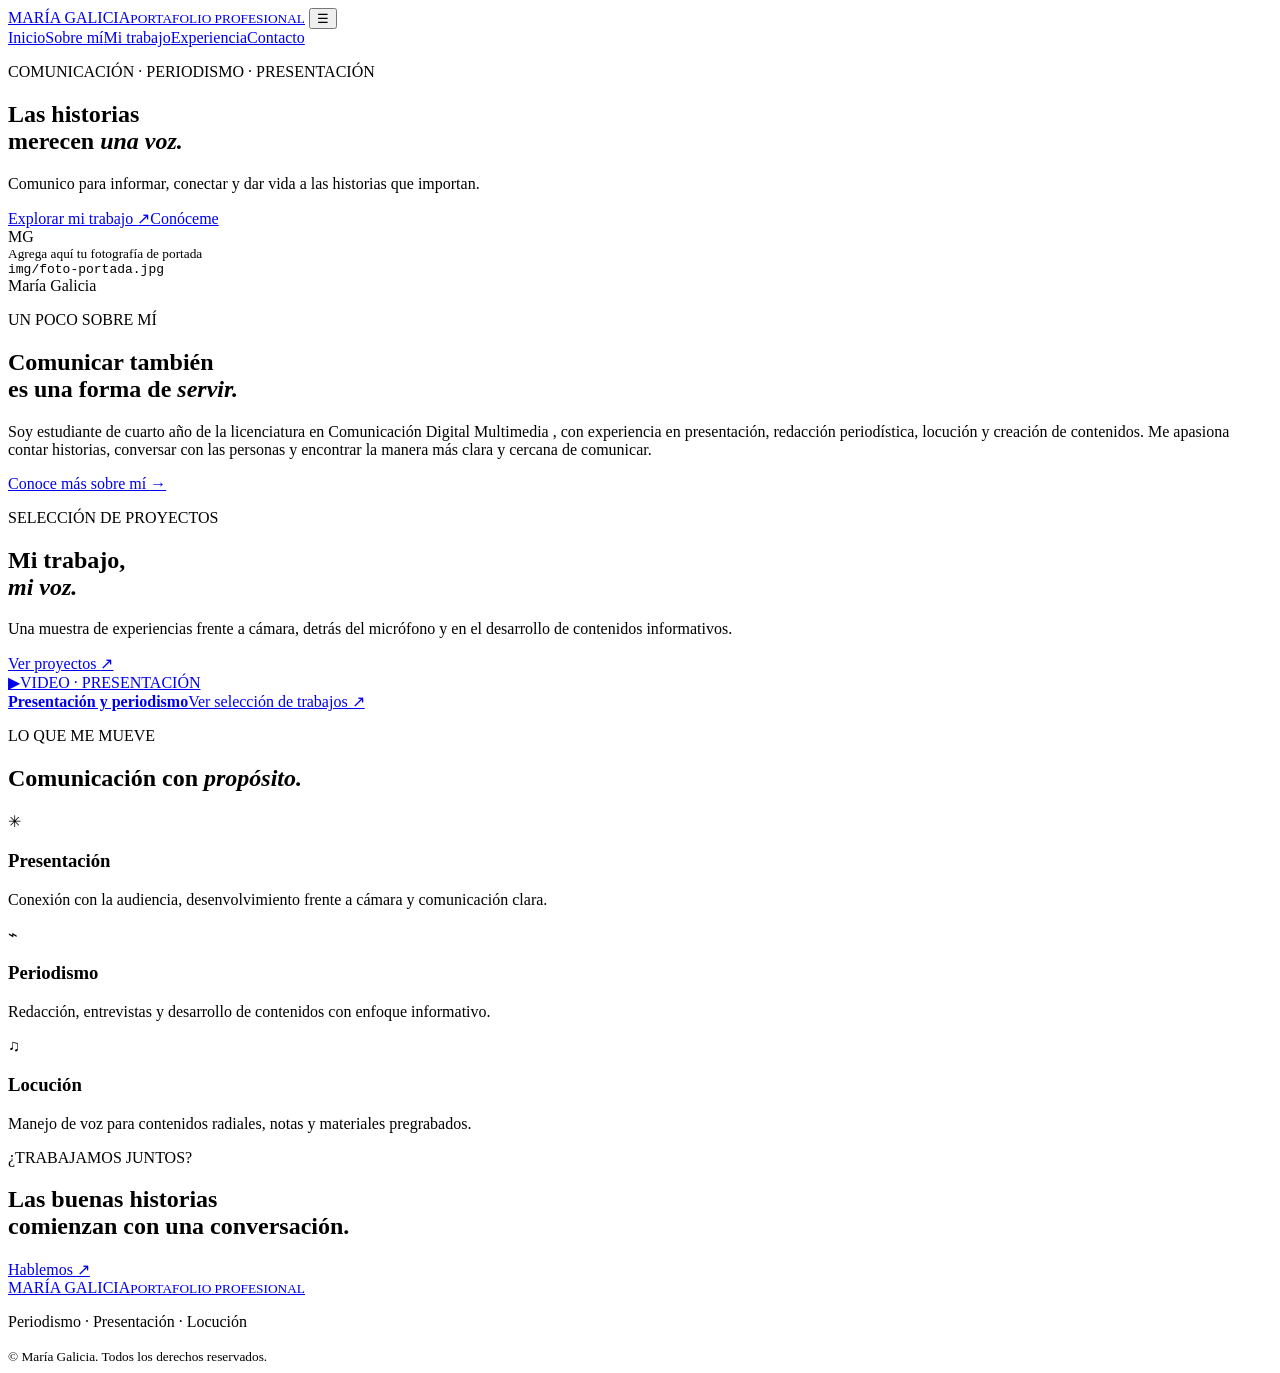
==== index.html @ 18f81b04 "Add files via upload" ====
<!DOCTYPE html>
<html lang="es">
<head>
  <meta charset="UTF-8">
  <meta name="viewport" content="width=device-width, initial-scale=1.0">
  <meta name="description" content="Portafolio profesional de María Galicia: periodismo, presentación y locución.">
  <title>María Galicia | Portafolio profesional</title>
  <link rel="preconnect" href="https://fonts.googleapis.com">
  <link href="https://fonts.googleapis.com/css2?family=DM+Sans:wght@400;500;600;700&family=Playfair+Display:wght@500;600;700&display=swap" rel="stylesheet">
  <link rel="stylesheet" href="css/styles.css">
  <script src="js/main.js" defer></script>
</head>
<body>
<header class="site-header">
  <a class="brand" href="index.html" aria-label="María Galicia, inicio"><span>MARÍA GALICIA</span><small>PORTAFOLIO PROFESIONAL</small></a>
  <button class="menu-toggle" aria-label="Abrir menú" aria-expanded="false">☰</button>
  <nav class="main-nav" aria-label="Navegación principal">
    <a class="active" href="index.html">Inicio</a><a href="sobre-mi.html">Sobre mí</a><a href="trabajos.html">Mi trabajo</a><a href="experiencia.html">Experiencia</a><a href="contacto.html">Contacto</a>
  </nav>
</header>
<main>
  <section class="hero">
    <div class="hero-copy">
      <p class="eyebrow">COMUNICACIÓN · PERIODISMO · PRESENTACIÓN</p>
      <h1>Las historias<br>merecen <em>una voz.</em></h1>
      <p class="hero-intro">Comunico para informar, conectar y dar vida a las historias que importan.</p>
      <div class="button-row"><a class="button button-light" href="trabajos.html">Explorar mi trabajo <span>↗</span></a><a class="text-link light-link" href="sobre-mi.html">Conóceme</a></div>
    </div>
    <div class="hero-photo">
      <!-- Reemplaza img/foto-portada.jpg con una fotografía tuya vertical u horizontal. -->
      <img src="img/foto-portada.jpg" alt="Fotografía profesional de María Galicia" onerror="this.style.display='none';this.nextElementSibling.style.display='grid'">
      <div class="photo-placeholder"><span>MG</span><small>Agrega aquí tu fotografía de portada</small><code>img/foto-portada.jpg</code></div>
      <span class="photo-note">María Galicia</span>
    </div>
    <div class="hero-orbit" aria-hidden="true"></div>
  </section>

  <section class="section about-preview">
    <div class="section-heading"><p class="eyebrow">UN POCO SOBRE MÍ</p><h2>Comunicar también<br>es una forma de <em>servir.</em></h2></div>
    <div class="about-text"><p>Soy estudiante de cuarto año de la licenciatura en Comunicación Digital Multimedia , con experiencia en presentación, redacción periodística, locución y creación de contenidos. Me apasiona contar historias, conversar con las personas y encontrar la manera más clara y cercana de comunicar.</p>
    <a class="text-link" href="sobre-mi.html">Conoce más sobre mí <span>→</span></a></div>
  </section>

  <section class="work-feature">
    <div class="section work-inner">
      <div class="work-intro"><p class="eyebrow">SELECCIÓN DE PROYECTOS</p><h2>Mi trabajo,<br><em>mi voz.</em></h2><p>Una muestra de experiencias frente a cámara, detrás del micrófono y en el desarrollo de contenidos informativos.</p><a class="button button-light" href="trabajos.html">Ver proyectos <span>↗</span></a></div>
      <a class="video-card" href="trabajos.html" aria-label="Ver proyectos audiovisuales">
        <div class="video-thumb"><span class="play-icon">▶</span><span class="thumb-label">VIDEO · PRESENTACIÓN</span></div>
        <div class="video-caption"><strong>Presentación y periodismo</strong><span>Ver selección de trabajos ↗</span></div>
      </a>
    </div>
  </section>

  <section class="section strengths">
    <p class="eyebrow">LO QUE ME MUEVE</p><h2>Comunicación con <em>propósito.</em></h2>
    <div class="strength-grid">
      <article><span class="strength-icon">✳</span><h3>Presentación</h3><p>Conexión con la audiencia, desenvolvimiento frente a cámara y comunicación clara.</p></article>
      <article><span class="strength-icon">⌁</span><h3>Periodismo</h3><p>Redacción, entrevistas y desarrollo de contenidos con enfoque informativo.</p></article>
      <article><span class="strength-icon">♫</span><h3>Locución</h3><p>Manejo de voz para contenidos radiales, notas y materiales pregrabados.</p></article>
    </div>
  </section>

  <section class="contact-strip"><div><p class="eyebrow">¿TRABAJAMOS JUNTOS?</p><h2>Las buenas historias<br>comienzan con una conversación.</h2></div><a class="button button-dark" href="contacto.html">Hablemos <span>↗</span></a></section>
</main>
<footer class="site-footer"><a class="brand footer-brand" href="index.html"><span>MARÍA GALICIA</span><small>PORTAFOLIO PROFESIONAL</small></a><p>Periodismo · Presentación · Locución</p><small>© <span data-year></span> María Galicia. Todos los derechos reservados.</small></footer>
</body>
</html>
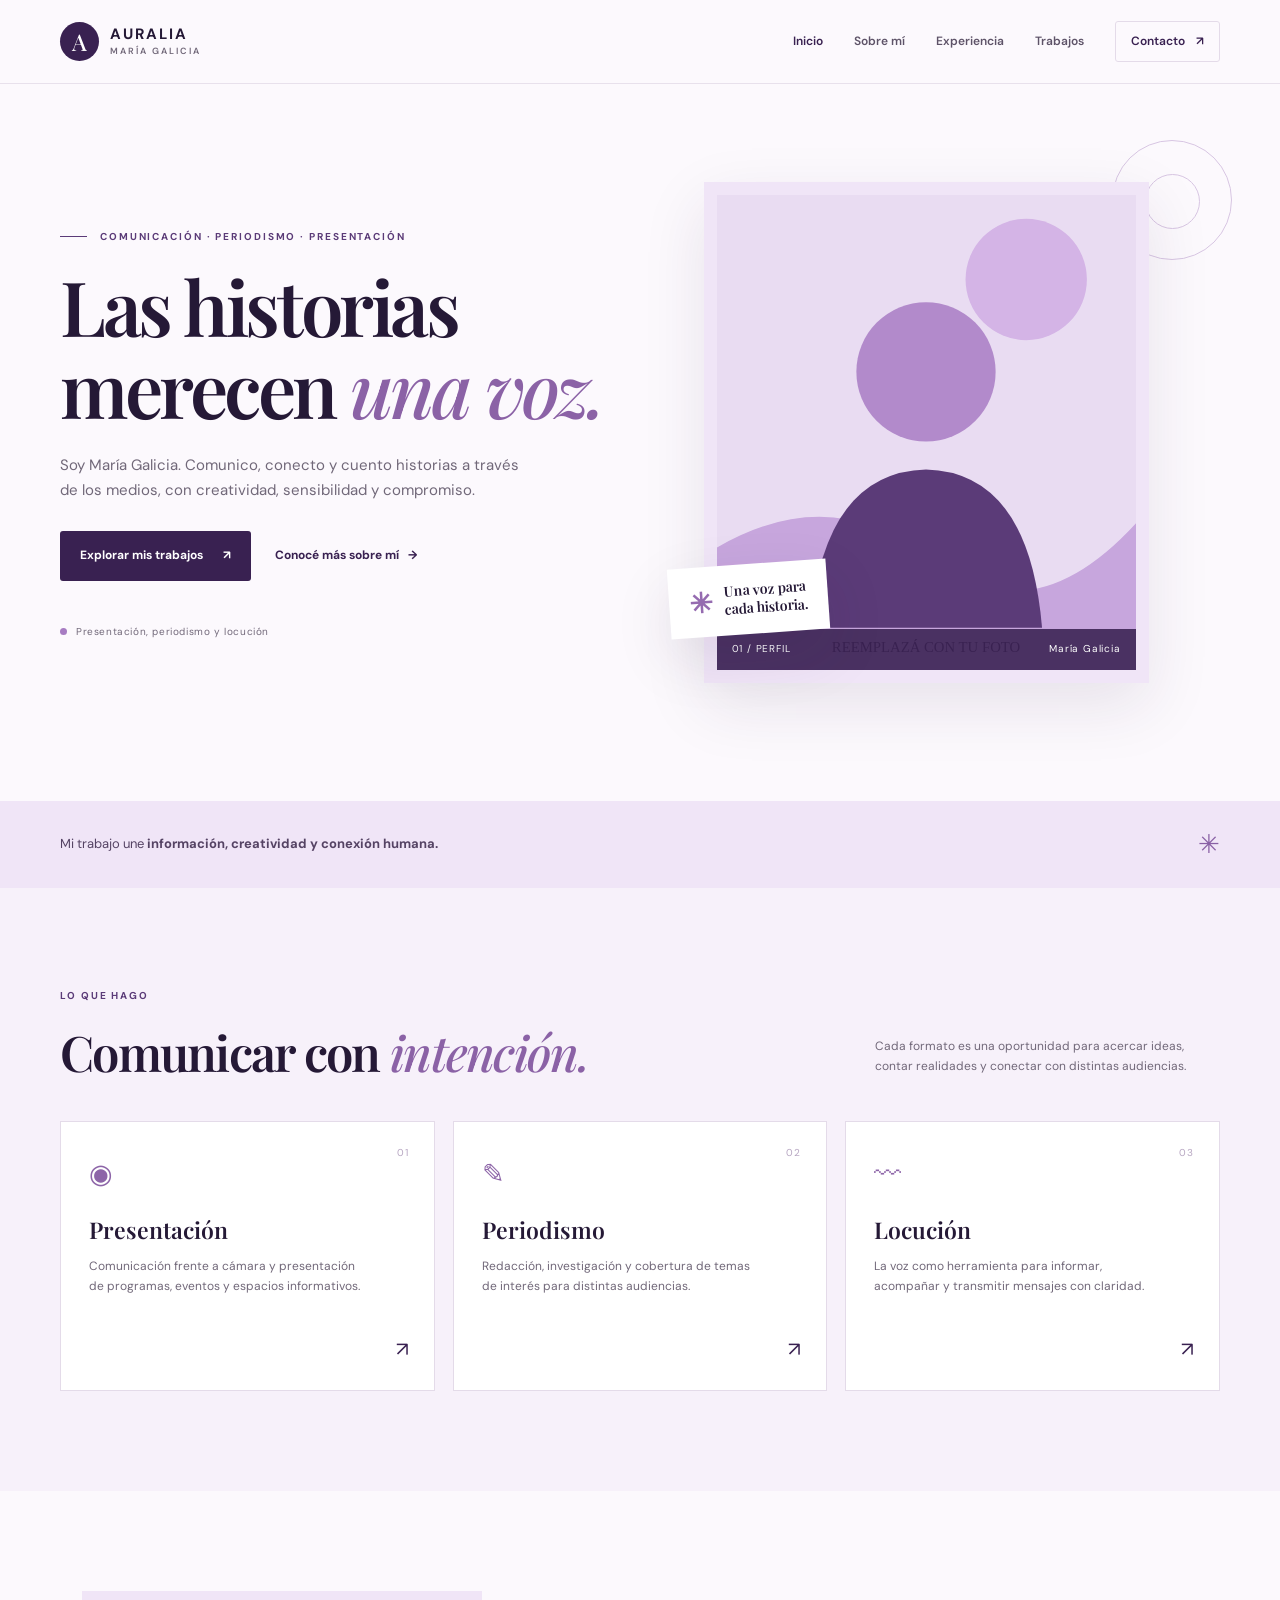
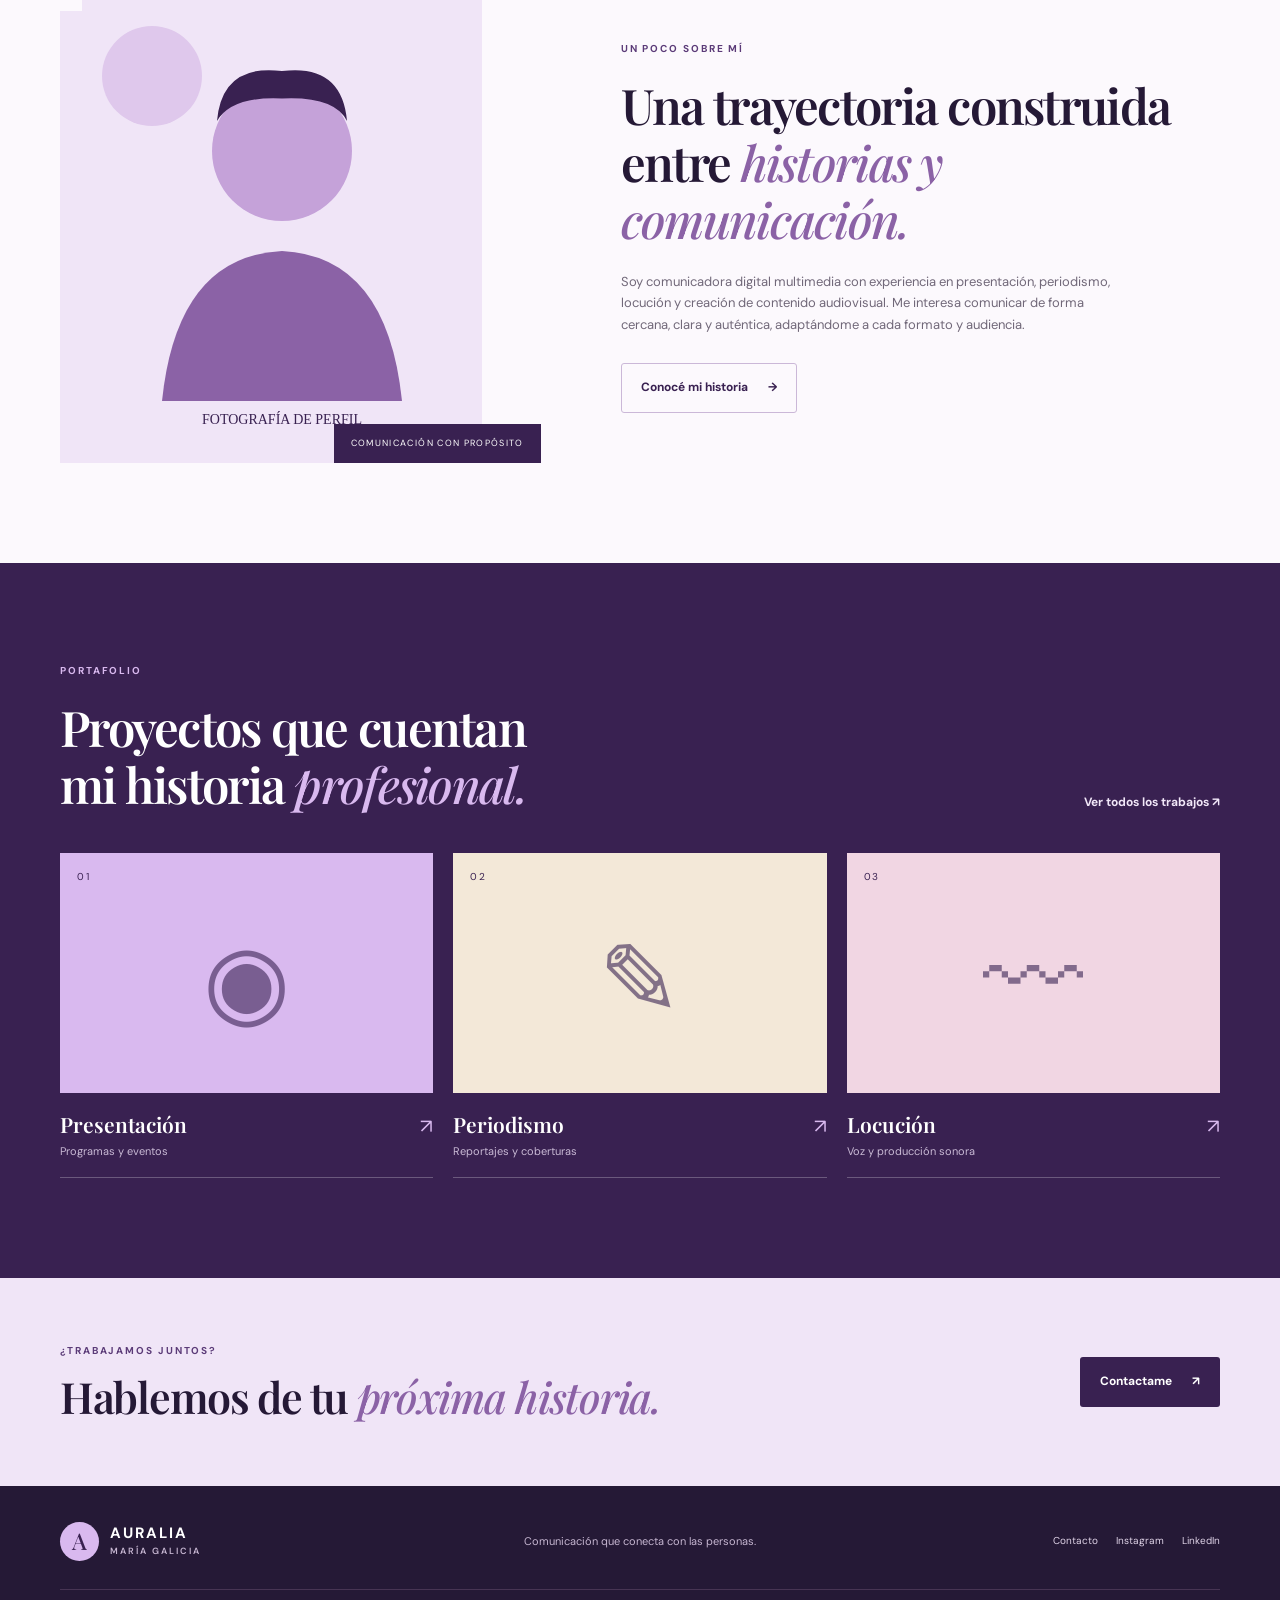
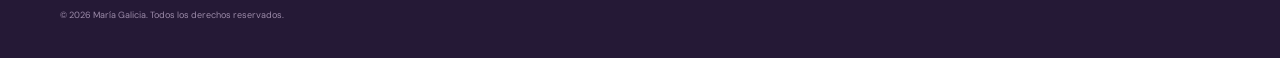
==== commit d95caea1: "Add files via upload" ====
--- a/index.html
+++ b/index.html
@@ -1,67 +1,99 @@
-<!DOCTYPE html>
-<html lang="es">
-<head>
-  <meta charset="UTF-8">
-  <meta name="viewport" content="width=device-width, initial-scale=1.0">
-  <meta name="description" content="Portafolio profesional de María Galicia: periodismo, presentación y locución.">
-  <title>María Galicia | Portafolio profesional</title>
-  <link rel="preconnect" href="https://fonts.googleapis.com">
-  <link href="https://fonts.googleapis.com/css2?family=DM+Sans:wght@400;500;600;700&family=Playfair+Display:wght@500;600;700&display=swap" rel="stylesheet">
-  <link rel="stylesheet" href="css/styles.css">
-  <script src="js/main.js" defer></script>
-</head>
-<body>
-<header class="site-header">
-  <a class="brand" href="index.html" aria-label="María Galicia, inicio"><span>MARÍA GALICIA</span><small>PORTAFOLIO PROFESIONAL</small></a>
-  <button class="menu-toggle" aria-label="Abrir menú" aria-expanded="false">☰</button>
-  <nav class="main-nav" aria-label="Navegación principal">
-    <a class="active" href="index.html">Inicio</a><a href="sobre-mi.html">Sobre mí</a><a href="trabajos.html">Mi trabajo</a><a href="experiencia.html">Experiencia</a><a href="contacto.html">Contacto</a>
-  </nav>
-</header>
-<main>
-  <section class="hero">
-    <div class="hero-copy">
-      <p class="eyebrow">COMUNICACIÓN · PERIODISMO · PRESENTACIÓN</p>
-      <h1>Las historias<br>merecen <em>una voz.</em></h1>
-      <p class="hero-intro">Comunico para informar, conectar y dar vida a las historias que importan.</p>
-      <div class="button-row"><a class="button button-light" href="trabajos.html">Explorar mi trabajo <span>↗</span></a><a class="text-link light-link" href="sobre-mi.html">Conóceme</a></div>
-    </div>
-    <div class="hero-photo">
-      <!-- Reemplaza img/foto-portada.jpg con una fotografía tuya vertical u horizontal. -->
-      <img src="img/foto-portada.jpg" alt="Fotografía profesional de María Galicia" onerror="this.style.display='none';this.nextElementSibling.style.display='grid'">
-      <div class="photo-placeholder"><span>MG</span><small>Agrega aquí tu fotografía de portada</small><code>img/foto-portada.jpg</code></div>
-      <span class="photo-note">María Galicia</span>
-    </div>
-    <div class="hero-orbit" aria-hidden="true"></div>
-  </section>
-
-  <section class="section about-preview">
-    <div class="section-heading"><p class="eyebrow">UN POCO SOBRE MÍ</p><h2>Comunicar también<br>es una forma de <em>servir.</em></h2></div>
-    <div class="about-text"><p>Soy estudiante de cuarto año de la licenciatura en Comunicación Digital Multimedia , con experiencia en presentación, redacción periodística, locución y creación de contenidos. Me apasiona contar historias, conversar con las personas y encontrar la manera más clara y cercana de comunicar.</p>
-    <a class="text-link" href="sobre-mi.html">Conoce más sobre mí <span>→</span></a></div>
-  </section>
-
-  <section class="work-feature">
-    <div class="section work-inner">
-      <div class="work-intro"><p class="eyebrow">SELECCIÓN DE PROYECTOS</p><h2>Mi trabajo,<br><em>mi voz.</em></h2><p>Una muestra de experiencias frente a cámara, detrás del micrófono y en el desarrollo de contenidos informativos.</p><a class="button button-light" href="trabajos.html">Ver proyectos <span>↗</span></a></div>
-      <a class="video-card" href="trabajos.html" aria-label="Ver proyectos audiovisuales">
-        <div class="video-thumb"><span class="play-icon">▶</span><span class="thumb-label">VIDEO · PRESENTACIÓN</span></div>
-        <div class="video-caption"><strong>Presentación y periodismo</strong><span>Ver selección de trabajos ↗</span></div>
-      </a>
-    </div>
-  </section>
-
-  <section class="section strengths">
-    <p class="eyebrow">LO QUE ME MUEVE</p><h2>Comunicación con <em>propósito.</em></h2>
-    <div class="strength-grid">
-      <article><span class="strength-icon">✳</span><h3>Presentación</h3><p>Conexión con la audiencia, desenvolvimiento frente a cámara y comunicación clara.</p></article>
-      <article><span class="strength-icon">⌁</span><h3>Periodismo</h3><p>Redacción, entrevistas y desarrollo de contenidos con enfoque informativo.</p></article>
-      <article><span class="strength-icon">♫</span><h3>Locución</h3><p>Manejo de voz para contenidos radiales, notas y materiales pregrabados.</p></article>
-    </div>
-  </section>
-
-  <section class="contact-strip"><div><p class="eyebrow">¿TRABAJAMOS JUNTOS?</p><h2>Las buenas historias<br>comienzan con una conversación.</h2></div><a class="button button-dark" href="contacto.html">Hablemos <span>↗</span></a></section>
-</main>
-<footer class="site-footer"><a class="brand footer-brand" href="index.html"><span>MARÍA GALICIA</span><small>PORTAFOLIO PROFESIONAL</small></a><p>Periodismo · Presentación · Locución</p><small>© <span data-year></span> María Galicia. Todos los derechos reservados.</small></footer>
-</body>
-</html>+<!DOCTYPE html>
+<html lang="es">
+<head>
+  <meta charset="UTF-8">
+  <meta name="viewport" content="width=device-width, initial-scale=1.0">
+  <meta name="description" content="Portafolio profesional de María Galicia: presentación, periodismo, locución y comunicación digital multimedia.">
+  <meta name="theme-color" content="#392151">
+  <title>María Galicia | AURALIA</title>
+  <link rel="preconnect" href="https://fonts.googleapis.com">
+  <link rel="preconnect" href="https://fonts.gstatic.com" crossorigin>
+  <link href="https://fonts.googleapis.com/css2?family=DM+Sans:wght@400;500;600;700&family=Playfair+Display:wght@500;600;700&display=swap" rel="stylesheet">
+  <link rel="stylesheet" href="css/style.css">
+  <script src="js/main.js" defer></script>
+</head>
+<body>
+  <a class="skip-link" href="#contenido">Saltar al contenido</a>
+  <header class="site-header">
+    <div class="container nav-wrap">
+      <a class="brand" href="index.html" aria-label="Auralia, inicio"><span class="brand-mark">A</span><span>AURALIA<small>MARÍA GALICIA</small></span></a>
+      <button class="menu-toggle" aria-label="Abrir menú" aria-expanded="false" aria-controls="main-nav"><span></span><span></span><span></span></button>
+      <nav id="main-nav" class="main-nav">
+        <a class="active" href="index.html">Inicio</a>
+        <a href="sobre-mi.html">Sobre mí</a>
+        <a href="experiencia.html">Experiencia</a>
+        <a href="trabajos.html">Trabajos</a>
+        <a href="contacto.html" class="nav-cta">Contacto <span aria-hidden="true">↗</span></a>
+      </nav>
+    </div>
+  </header>
+
+  <main id="contenido">
+    <section class="hero section">
+      <div class="container hero-grid">
+        <div class="hero-copy">
+          <p class="eyebrow"><span class="eyebrow-line"></span> COMUNICACIÓN · PERIODISMO · PRESENTACIÓN</p>
+          <h1>Las historias<br>merecen <em>una voz.</em></h1>
+          <p class="hero-text">Soy María Galicia. Comunico, conecto y cuento historias a través de los medios, con creatividad, sensibilidad y compromiso.</p>
+          <div class="hero-actions">
+            <a class="button button-primary" href="trabajos.html">Explorar mis trabajos <span>↗</span></a>
+            <a class="text-link" href="sobre-mi.html">Conocé más sobre mí <span>→</span></a>
+          </div>
+          <div class="hero-note"><span class="note-dot"></span> Presentación, periodismo y locución</div>
+        </div>
+        <div class="hero-visual">
+          <div class="photo-frame">
+            <img src="img/foto-portada.svg" alt="Espacio para fotografía de portada de María Galicia">
+            <div class="photo-label"><span>01 / PERFIL</span><span>María Galicia</span></div>
+          </div>
+          <div class="floating-note"><span class="floating-icon">✳</span><span>Una voz para<br>cada historia.</span></div>
+          <span class="hero-orbit orbit-one"></span><span class="hero-orbit orbit-two"></span>
+        </div>
+      </div>
+    </section>
+
+    <section class="intro-strip">
+      <div class="container intro-strip-inner">
+        <p>Mi trabajo une <strong>información, creatividad y conexión humana.</strong></p>
+        <span class="strip-star">✳</span>
+      </div>
+    </section>
+
+    <section class="section section-soft">
+      <div class="container">
+        <div class="section-heading">
+          <div><p class="eyebrow">LO QUE HAGO</p><h2>Comunicar con <em>intención.</em></h2></div>
+          <p class="heading-side">Cada formato es una oportunidad para acercar ideas, contar realidades y conectar con distintas audiencias.</p>
+        </div>
+        <div class="service-grid">
+          <article class="service-card"><span class="card-number">01</span><div class="service-icon">◉</div><h3>Presentación</h3><p>Comunicación frente a cámara y presentación de programas, eventos y espacios informativos.</p><a href="experiencia.html" class="arrow-link" aria-label="Ver experiencia en presentación">↗</a></article>
+          <article class="service-card"><span class="card-number">02</span><div class="service-icon">✎</div><h3>Periodismo</h3><p>Redacción, investigación y cobertura de temas de interés para distintas audiencias.</p><a href="trabajos.html" class="arrow-link" aria-label="Ver trabajos de periodismo">↗</a></article>
+          <article class="service-card"><span class="card-number">03</span><div class="service-icon">〰</div><h3>Locución</h3><p>La voz como herramienta para informar, acompañar y transmitir mensajes con claridad.</p><a href="trabajos.html" class="arrow-link" aria-label="Ver trabajos de locución">↗</a></article>
+        </div>
+      </div>
+    </section>
+
+    <section class="section">
+      <div class="container feature-grid">
+        <div class="feature-image"><img src="img/foto-perfil.svg" alt="Espacio para fotografía profesional de María Galicia"><span class="image-caption">COMUNICACIÓN CON PROPÓSITO</span></div>
+        <div class="feature-copy"><p class="eyebrow">UN POCO SOBRE MÍ</p><h2>Una trayectoria construida entre <em>historias y comunicación.</em></h2><p>Soy comunicadora digital multimedia con experiencia en presentación, periodismo, locución y creación de contenido audiovisual. Me interesa comunicar de forma cercana, clara y auténtica, adaptándome a cada formato y audiencia.</p><a class="button button-outline" href="sobre-mi.html">Conocé mi historia <span>→</span></a></div>
+      </div>
+    </section>
+
+    <section class="section section-purple">
+      <div class="container selected-work">
+        <div class="section-heading section-heading-light"><div><p class="eyebrow">PORTAFOLIO</p><h2>Proyectos que cuentan<br>mi historia <em>profesional.</em></h2></div><a class="text-link text-link-light" href="trabajos.html">Ver todos los trabajos ↗</a></div>
+        <div class="work-grid">
+          <a class="work-card" href="trabajos.html#presentacion"><div class="work-thumb thumb-lilac"><span class="thumb-symbol">◉</span><span class="thumb-index">01</span></div><div class="work-meta"><div><h3>Presentación</h3><p>Programas y eventos</p></div><span>↗</span></div></a>
+          <a class="work-card" href="trabajos.html#periodismo"><div class="work-thumb thumb-cream"><span class="thumb-symbol">✎</span><span class="thumb-index">02</span></div><div class="work-meta"><div><h3>Periodismo</h3><p>Reportajes y coberturas</p></div><span>↗</span></div></a>
+          <a class="work-card" href="trabajos.html#locucion"><div class="work-thumb thumb-pink"><span class="thumb-symbol">〰</span><span class="thumb-index">03</span></div><div class="work-meta"><div><h3>Locución</h3><p>Voz y producción sonora</p></div><span>↗</span></div></a>
+        </div>
+      </div>
+    </section>
+
+    <section class="contact-banner"><div class="container contact-banner-inner"><div><p class="eyebrow">¿TRABAJAMOS JUNTOS?</p><h2>Hablemos de tu <em>próxima historia.</em></h2></div><a class="button button-primary" href="contacto.html">Contactame <span>↗</span></a></div></section>
+  </main>
+
+  <footer class="site-footer"><div class="container footer-inner"><a class="brand brand-footer" href="index.html"><span class="brand-mark">A</span><span>AURALIA<small>MARÍA GALICIA</small></span></a><p>Comunicación que conecta con las personas.</p><div class="footer-links"><a href="contacto.html">Contacto</a><a href="#" data-social="instagram">Instagram</a><a href="#" data-social="linkedin">LinkedIn</a></div><small class="copyright">© <span data-year></span> María Galicia. Todos los derechos reservados.</small></div></footer>
+</body>
+</html>
--- a/css/style.css
+++ b/css/style.css
@@ -0,0 +1,13 @@
+@import url('https://fonts.googleapis.com/css2?family=DM+Sans:wght@400;500;600;700&family=Playfair+Display:wght@500;600;700&display=swap');
+:root{--ink:#251936;--purple:#392151;--purple-2:#5b3b78;--lilac:#d9b9ef;--lilac-2:#f0e5f7;--paper:#fcf9fd;--muted:#716879;--line:#e4dbe9;--white:#fff;--cream:#f6efe5;--pink:#f3dce7;--serif:"Playfair Display",Georgia,serif;--sans:"DM Sans",Arial,sans-serif;--shadow:0 22px 60px rgba(49,28,67,.10)}
+*{box-sizing:border-box}html{scroll-behavior:smooth;scroll-padding-top:90px}body{margin:0;background:var(--paper);color:var(--ink);font-family:var(--sans);line-height:1.65;-webkit-font-smoothing:antialiased}img{display:block;max-width:100%}a{color:inherit;text-decoration:none}button,input,textarea{font:inherit}.container{width:min(1160px,calc(100% - 48px));margin-inline:auto}.section{padding:100px 0}.section-soft{background:#f7f1fa}.section-purple{background:var(--purple);color:var(--white)}.skip-link{position:absolute;left:-9999px;top:10px;background:#fff;padding:10px;z-index:999}.skip-link:focus{left:10px}.site-header{height:84px;position:sticky;top:0;z-index:100;background:rgba(252,249,253,.94);backdrop-filter:blur(14px);border-bottom:1px solid rgba(228,219,233,.8)}.nav-wrap{height:100%;display:flex;align-items:center;justify-content:space-between}.brand{display:flex;align-items:center;gap:11px;font-weight:700;font-size:15px;letter-spacing:.13em;line-height:1.1}.brand small{display:block;font-size:9px;letter-spacing:.22em;color:var(--muted);font-weight:600;margin-top:5px}.brand-mark{width:39px;height:39px;display:grid;place-items:center;background:var(--purple);color:white;border-radius:50%;font-family:var(--serif);font-size:23px;font-weight:500;letter-spacing:0}.main-nav{display:flex;align-items:center;gap:31px;font-size:12px;font-weight:600;color:#5e5368}.main-nav a{transition:color .2s}.main-nav a:hover,.main-nav a.active{color:var(--purple)}.main-nav .nav-cta{border:1px solid var(--line);padding:10px 15px;border-radius:3px;color:var(--purple)}.nav-cta span{margin-left:8px}.menu-toggle{display:none;border:0;background:transparent;padding:8px}.menu-toggle span{display:block;width:23px;height:2px;background:var(--purple);margin:5px}
+.hero{padding-top:78px;padding-bottom:94px;overflow:hidden}.hero-grid{display:grid;grid-template-columns:1.02fr .98fr;align-items:center;gap:55px}.eyebrow{font-size:10px;letter-spacing:.19em;font-weight:700;color:var(--purple-2);margin:0 0 20px}.eyebrow-line{display:inline-block;width:27px;height:1px;background:var(--purple-2);vertical-align:middle;margin-right:9px}.hero h1,.page-hero h1{font:600 clamp(46px,6vw,76px)/1.08 var(--serif);letter-spacing:-.045em;margin:0;max-width:640px}.hero h1 em,.page-hero h1 em,h2 em{color:#8b62a6;font-weight:500}.hero-text{max-width:480px;color:var(--muted);font-size:15px;margin:24px 0 28px}.hero-actions{display:flex;align-items:center;gap:24px;flex-wrap:wrap}.button{display:inline-flex;align-items:center;justify-content:center;gap:20px;padding:14px 19px;border-radius:3px;font-size:12px;font-weight:700;border:1px solid transparent;transition:transform .2s,background .2s;cursor:pointer}.button:hover{transform:translateY(-2px)}.button-primary{background:var(--purple);color:white}.button-primary:hover{background:var(--purple-2)}.button-outline{border-color:#cbb8d8;color:var(--purple)}.text-link{font-size:12px;font-weight:700;color:var(--purple)}.text-link span{margin-left:6px}.hero-note{font-size:10px;color:var(--muted);letter-spacing:.06em;margin-top:43px;display:flex;align-items:center;gap:9px}.note-dot{width:7px;height:7px;border-radius:50%;background:#a77cc2}.hero-visual{position:relative;padding:20px 22px 24px 0}.photo-frame{position:relative;margin-left:25px;max-width:445px;aspect-ratio:4/4.5;background:var(--lilac-2);box-shadow:var(--shadow);padding:13px}.photo-frame img{width:100%;height:100%;object-fit:cover}.photo-label{position:absolute;bottom:13px;left:13px;right:13px;background:rgba(57,33,81,.88);color:white;padding:12px 15px;display:flex;justify-content:space-between;font-size:10px;letter-spacing:.08em}.floating-note{position:absolute;bottom:72px;left:-10px;display:flex;align-items:center;gap:12px;background:white;box-shadow:var(--shadow);padding:17px 20px;font:600 14px/1.3 var(--serif);transform:rotate(-4deg)}.floating-icon{font-size:28px;color:#956bb0}.hero-orbit{position:absolute;border:1px solid #d8c6e3;border-radius:50%;z-index:-1}.orbit-one{width:120px;height:120px;right:-12px;top:-22px}.orbit-two{width:55px;height:55px;right:20px;top:12px}.intro-strip{background:var(--lilac-2);padding:22px 0}.intro-strip-inner{display:flex;align-items:center;justify-content:space-between}.intro-strip p{margin:0;font-size:13px;color:#554364}.intro-strip strong{font-weight:700}.strip-star{font-size:26px;color:#8960a5}
+.section-heading{display:flex;align-items:end;justify-content:space-between;gap:35px;margin-bottom:40px}.section-heading h2,.feature-copy h2,.timeline-intro h2,.about-grid h2,.contact-details h2{font:600 clamp(34px,4vw,49px)/1.16 var(--serif);letter-spacing:-.035em;margin:0}.heading-side{max-width:345px;color:var(--muted);font-size:12px;margin:0 0 4px}.service-grid{display:grid;grid-template-columns:repeat(3,1fr);gap:18px}.service-card{position:relative;min-height:270px;background:white;border:1px solid var(--line);padding:30px 28px;transition:transform .25s,box-shadow .25s}.service-card:hover{transform:translateY(-4px);box-shadow:var(--shadow)}.card-number{position:absolute;right:25px;top:23px;color:#b6a5c1;font-size:10px;letter-spacing:.1em}.service-icon{font-size:27px;color:#8d65a8;margin-bottom:18px}.service-card h3,.work-meta h3{font:600 23px var(--serif);margin:0 0 10px}.service-card p{font-size:12px;color:var(--muted);max-width:280px}.arrow-link{position:absolute;bottom:24px;right:25px;color:var(--purple);font-size:20px}.feature-grid{display:grid;grid-template-columns:.88fr 1.12fr;align-items:center;gap:90px}.feature-image{position:relative;padding:0 0 22px 22px}.feature-image:before{content:"";position:absolute;left:0;top:20px;bottom:0;width:75%;background:var(--lilac-2);z-index:-1}.feature-image img{width:100%;max-width:400px;aspect-ratio:4/4.5;object-fit:cover}.image-caption{position:absolute;bottom:0;right:-10px;background:var(--purple);color:white;padding:12px 17px;font-size:9px;letter-spacing:.15em}.feature-copy p:not(.eyebrow){font-size:13px;color:var(--muted);max-width:510px;margin:23px 0 28px}.section-heading-light .eyebrow{color:#d9b9ef}.section-heading-light h2{color:white}.section-heading-light h2 em{color:#d9b9ef}.text-link-light{color:#f1e7f8;white-space:nowrap}.work-grid{display:grid;grid-template-columns:repeat(3,1fr);gap:20px}.work-card{min-width:0}.work-thumb{position:relative;height:240px;display:grid;place-items:center;overflow:hidden}.thumb-lilac{background:#d9b9ef}.thumb-cream{background:#f3e8d8}.thumb-pink{background:#f1d6e3}.thumb-symbol{font:100px var(--serif);color:rgba(57,33,81,.6)}.thumb-index{position:absolute;top:16px;left:17px;font-size:10px;letter-spacing:.15em;color:var(--purple)}.work-meta{display:flex;justify-content:space-between;align-items:start;padding:17px 0;border-bottom:1px solid rgba(255,255,255,.25)}.work-meta h3{font-size:21px;margin:0 0 4px}.work-meta p{margin:0;color:#c9bad5;font-size:11px}.work-meta>span{font-size:20px;color:#d9b9ef}.contact-banner{padding:65px 0;background:#f0e5f7}.contact-banner-inner{display:flex;align-items:center;justify-content:space-between;gap:25px}.contact-banner .eyebrow{margin-bottom:12px}.contact-banner h2{font:600 clamp(30px,4vw,43px)/1.15 var(--serif);margin:0;letter-spacing:-.03em}.contact-banner h2 em{color:#8b62a6}
+.site-footer{background:#251936;color:white;padding:35px 0}.footer-inner{display:grid;grid-template-columns:1fr 1fr 1fr;align-items:center;gap:20px}.brand-footer .brand-mark{background:#d9b9ef;color:var(--purple)}.brand-footer small{color:#c6b6d1}.footer-inner>p{font-size:11px;color:#c6b6d1;text-align:center}.footer-links{display:flex;justify-content:flex-end;gap:18px;font-size:10px;color:#e0d4e8}.copyright{grid-column:1/-1;color:#9c8ba9;font-size:9px;border-top:1px solid #473453;padding-top:18px;margin-top:8px}
+.page-hero{padding:80px 0 70px;background:#f7f1fa}.page-hero-grid{display:grid;grid-template-columns:1.1fr .9fr;align-items:center;gap:60px}.page-hero h1{font-size:clamp(44px,5.6vw,68px)}.lead{max-width:650px;color:var(--muted);font-size:14px;margin:22px 0 0}.page-hero-art{max-width:320px;justify-self:end;padding:12px;background:white;box-shadow:var(--shadow)}.page-hero-art img{aspect-ratio:4/4.5;object-fit:cover}.compact-hero{padding:78px 0 70px}.compact-hero .lead{max-width:700px}.about-grid{display:grid;grid-template-columns:.8fr 1.2fr;gap:90px}.prose{max-width:670px}.prose p{font-size:14px;color:var(--muted);margin-top:0;margin-bottom:19px}.value-grid{display:grid;grid-template-columns:repeat(4,1fr);gap:18px}.value-grid article{border-top:1px solid #d9c9e4;padding-top:18px}.value-grid article>span{color:#8b62a6;font-size:11px;letter-spacing:.15em}.value-grid h3{font:600 22px var(--serif);margin:12px 0 7px}.value-grid p{font-size:12px;color:var(--muted);margin:0}.quote-panel{max-width:800px;margin:auto;text-align:center;padding:35px 20px}.quote-mark{font:90px/1 var(--serif);color:#b28acb}.quote-panel blockquote{font:600 clamp(34px,5vw,54px)/1.2 var(--serif);margin:0 0 20px}.quote-panel p{font-size:9px;letter-spacing:.2em;color:var(--muted)}
+.timeline-layout{display:grid;grid-template-columns:.8fr 1.2fr;gap:85px}.timeline-intro{position:sticky;top:125px;align-self:start}.timeline-intro p:not(.eyebrow){font-size:13px;color:var(--muted);margin-top:22px}.timeline{border-left:1px solid #d8c6e3;padding-left:31px}.timeline-item{position:relative;padding:0 0 42px}.timeline-item:last-child{padding-bottom:0}.timeline-dot{position:absolute;width:10px;height:10px;background:#9a70b4;border:3px solid #f7f1fa;border-radius:50%;left:-37px;top:4px;box-shadow:0 0 0 1px #b89acb}.timeline-label{font-size:9px;letter-spacing:.16em;color:#8b62a6;font-weight:700;margin:0 0 7px}.timeline-item h3{font:600 25px/1.25 var(--serif);margin:0 0 10px}.timeline-item>p:not(.timeline-label){font-size:13px;color:var(--muted);margin:0 0 15px}.tag{display:inline-block;background:#f0e5f7;color:#63487a;font-size:9px;padding:5px 9px;margin:0 5px 4px 0;border-radius:2px}
+.filter-row{display:flex;flex-wrap:wrap;gap:9px;margin-bottom:34px}.filter-btn{border:1px solid #d9c9e4;background:transparent;color:#6b5a79;padding:9px 15px;border-radius:30px;font-size:11px;cursor:pointer}.filter-btn.active,.filter-btn:hover{background:var(--purple);border-color:var(--purple);color:white}.portfolio-grid{display:grid;grid-template-columns:repeat(2,1fr);gap:42px 25px}.portfolio-item{background:white;border:1px solid var(--line);transition:transform .2s}.portfolio-item[hidden]{display:none}.portfolio-media{height:260px;position:relative;display:grid;place-items:center;overflow:hidden}.portfolio-media img{width:100%;height:100%;object-fit:cover}.media-lilac{background:#d9b9ef}.media-cream{background:#f3e8d8}.media-pink{background:#f1d6e3}.media-dark{background:#d7cedd}.media-type{position:absolute;bottom:15px;left:15px;background:rgba(57,33,81,.9);color:white;padding:7px 10px;font-size:9px;letter-spacing:.13em}.portfolio-info{padding:24px}.portfolio-info .eyebrow{font-size:9px;margin-bottom:9px}.portfolio-info h2{font:600 27px/1.2 var(--serif);margin:0 0 10px}.portfolio-info>p:not(.eyebrow){font-size:12px;color:var(--muted);margin:0 0 18px}.portfolio-links{display:flex;align-items:center;gap:13px;flex-wrap:wrap}.small-link{font-size:11px;font-weight:700;color:#684781}.placeholder-note{font-size:10px;color:#97899f}.portfolio-footnote{font-size:11px;color:var(--muted);margin-top:30px}
+.contact-layout{display:grid;grid-template-columns:.85fr 1.15fr;gap:80px;align-items:start}.contact-details h2{font-size:39px}.contact-details>p:not(.eyebrow){font-size:13px;color:var(--muted);margin:20px 0 30px}.contact-method{display:flex;align-items:center;gap:13px;border-top:1px solid var(--line);border-bottom:1px solid var(--line);padding:17px 0}.contact-method-icon{width:40px;height:40px;background:#eadcf3;border-radius:50%;display:grid;place-items:center;color:var(--purple);font-size:18px}.contact-method>span:nth-child(2){flex:1;min-width:0}.contact-method small,.contact-method strong{display:block}.contact-method small{font-size:10px;color:var(--muted)}.contact-method strong{font-size:12px;overflow-wrap:anywhere}.contact-social{display:flex;gap:18px;margin-top:22px;font-size:11px;font-weight:700;color:#684781}.contact-form{background:white;border:1px solid var(--line);padding:32px;box-shadow:0 15px 45px rgba(49,28,67,.05)}.form-row{margin-bottom:18px}.form-row label{display:block;font-size:11px;font-weight:700;margin-bottom:7px}.form-row input,.form-row textarea{width:100%;border:1px solid #ded3e5;background:#fdfbfe;padding:12px 13px;font-size:12px;color:var(--ink);outline:none;border-radius:2px}.form-row input:focus,.form-row textarea:focus{border-color:#9975b0;box-shadow:0 0 0 3px #f0e5f7}.form-row textarea{resize:vertical;min-height:120px}.form-submit{width:100%;border:0}.form-note,.form-status{font-size:10px;color:var(--muted);margin:12px 0 0}.form-status{color:#5b3b78}
+@media(max-width:900px){.main-nav{gap:17px}.hero-grid{gap:25px}.hero h1{font-size:60px}.feature-grid{gap:45px}.about-grid,.timeline-layout{gap:45px}.contact-layout{gap:35px}.work-thumb{height:200px}.value-grid{grid-template-columns:repeat(2,1fr);row-gap:30px}}
+@media(max-width:680px){.container{width:min(100% - 34px,540px)}.site-header{height:72px}.menu-toggle{display:block;cursor:pointer}.main-nav{display:none;position:absolute;left:0;right:0;top:72px;background:var(--paper);border-bottom:1px solid var(--line);padding:18px 25px 24px;flex-direction:column;align-items:stretch;gap:0}.main-nav.open{display:flex}.main-nav a{padding:13px 0;border-bottom:1px solid #eee5f2}.main-nav .nav-cta{border:0;padding:13px 0}.hero{padding:54px 0 65px}.hero-grid,.page-hero-grid,.feature-grid,.about-grid,.timeline-layout,.contact-layout{grid-template-columns:1fr;gap:36px}.hero h1,.page-hero h1{font-size:clamp(43px,13vw,61px)}.hero-text{font-size:14px}.hero-visual{max-width:440px;margin:0 auto;padding-right:15px}.photo-frame{margin-left:15px;max-width:none;aspect-ratio:4/4.2}.floating-note{left:-3px;bottom:45px}.hero-note{margin-top:30px}.intro-strip-inner{gap:15px}.intro-strip p{font-size:11px}.section{padding:70px 0}.section-heading{display:block;margin-bottom:28px}.heading-side{margin-top:17px}.service-grid,.work-grid,.portfolio-grid{grid-template-columns:1fr}.service-card{min-height:230px}.feature-image{max-width:410px}.feature-copy h2,.section-heading h2,.timeline-intro h2,.about-grid h2{font-size:38px}.section-purple{padding:70px 0}.section-heading-light .text-link{display:inline-block;margin-top:22px}.work-thumb{height:250px}.contact-banner{padding:45px 0}.contact-banner-inner{align-items:flex-start;flex-direction:column}.footer-inner{grid-template-columns:1fr;gap:14px}.footer-inner>p{text-align:left;margin:0}.footer-links{justify-content:flex-start}.copyright{grid-column:auto}.page-hero,.compact-hero{padding:58px 0 48px}.page-hero-art{justify-self:start;width:220px}.about-grid{gap:15px}.timeline-intro{position:static}.timeline{padding-left:24px}.timeline-dot{left:-30px}.timeline-item h3{font-size:23px}.portfolio-media{height:230px}.contact-details h2{font-size:36px}.contact-form{padding:22px}.value-grid{grid-template-columns:1fr 1fr;gap:25px 18px}}
+@media(prefers-reduced-motion:reduce){html{scroll-behavior:auto}*,*::before,*::after{transition:none!important;animation:none!important}}
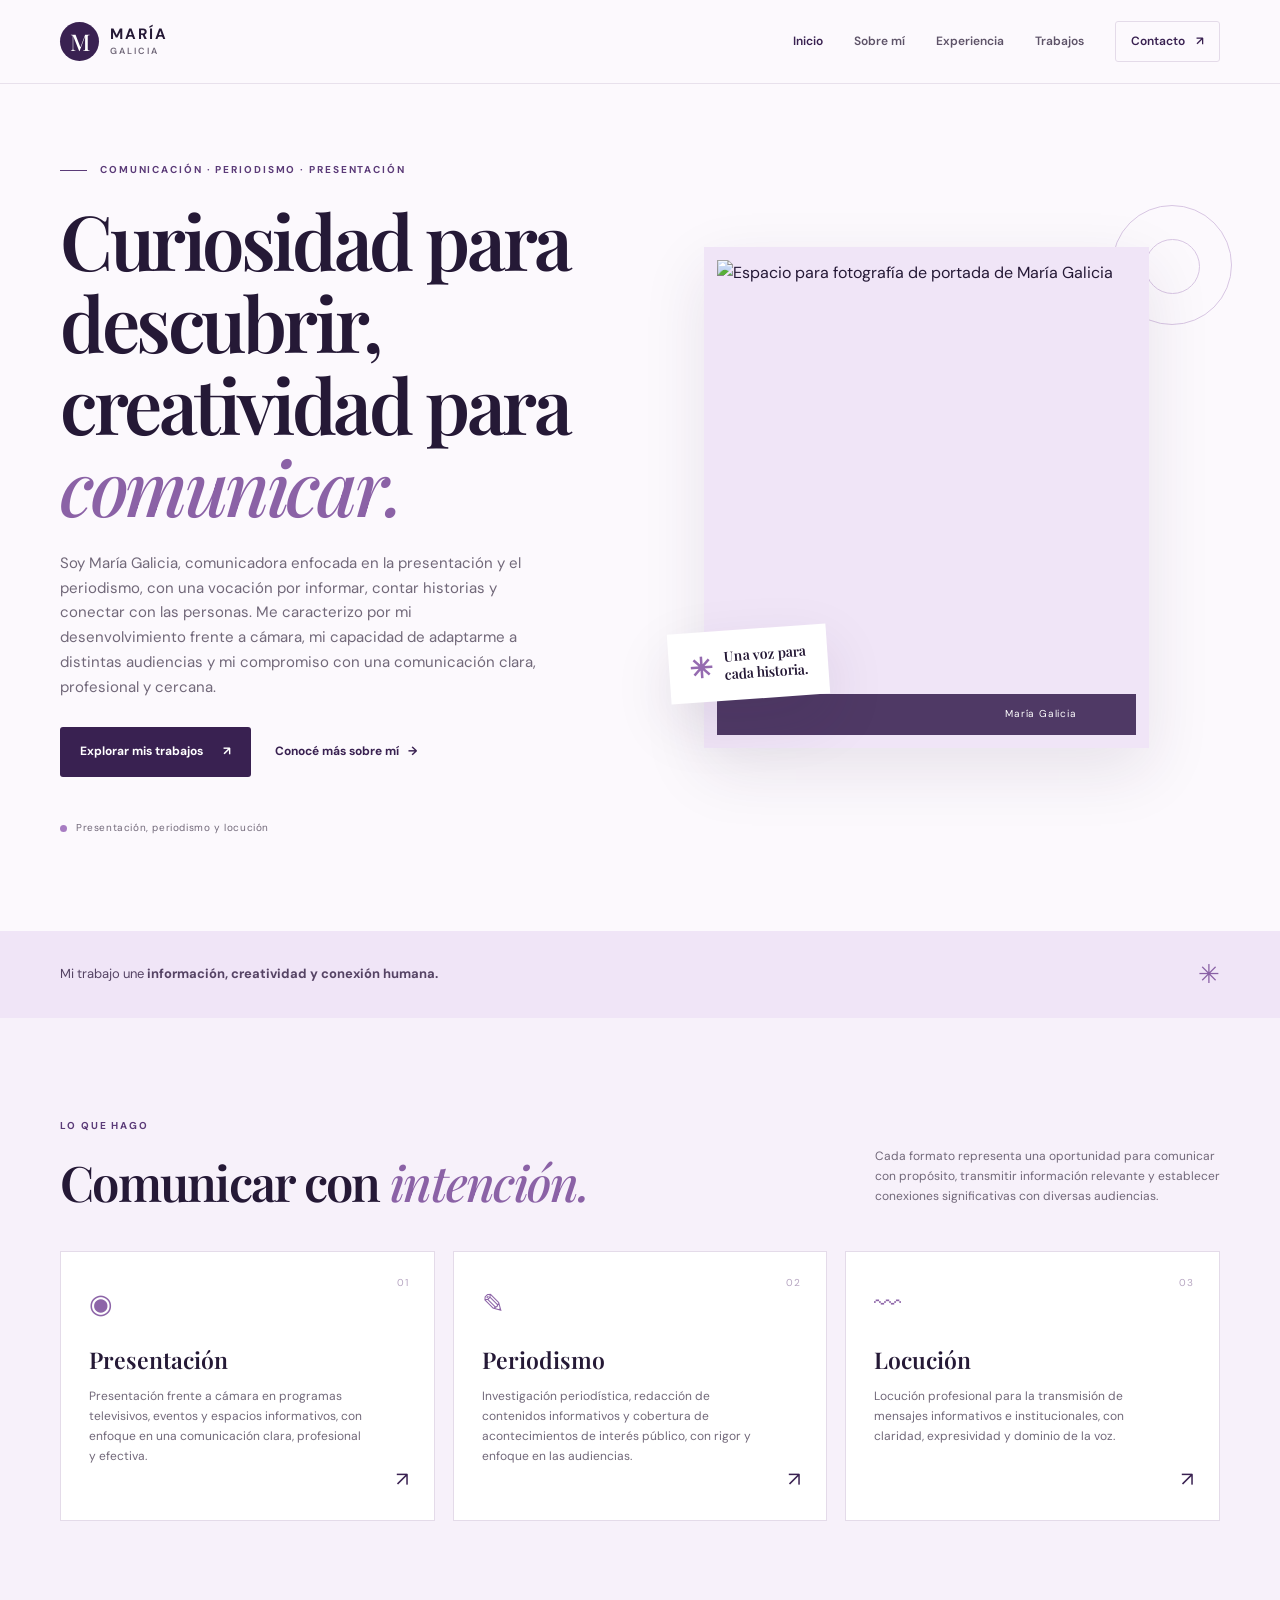
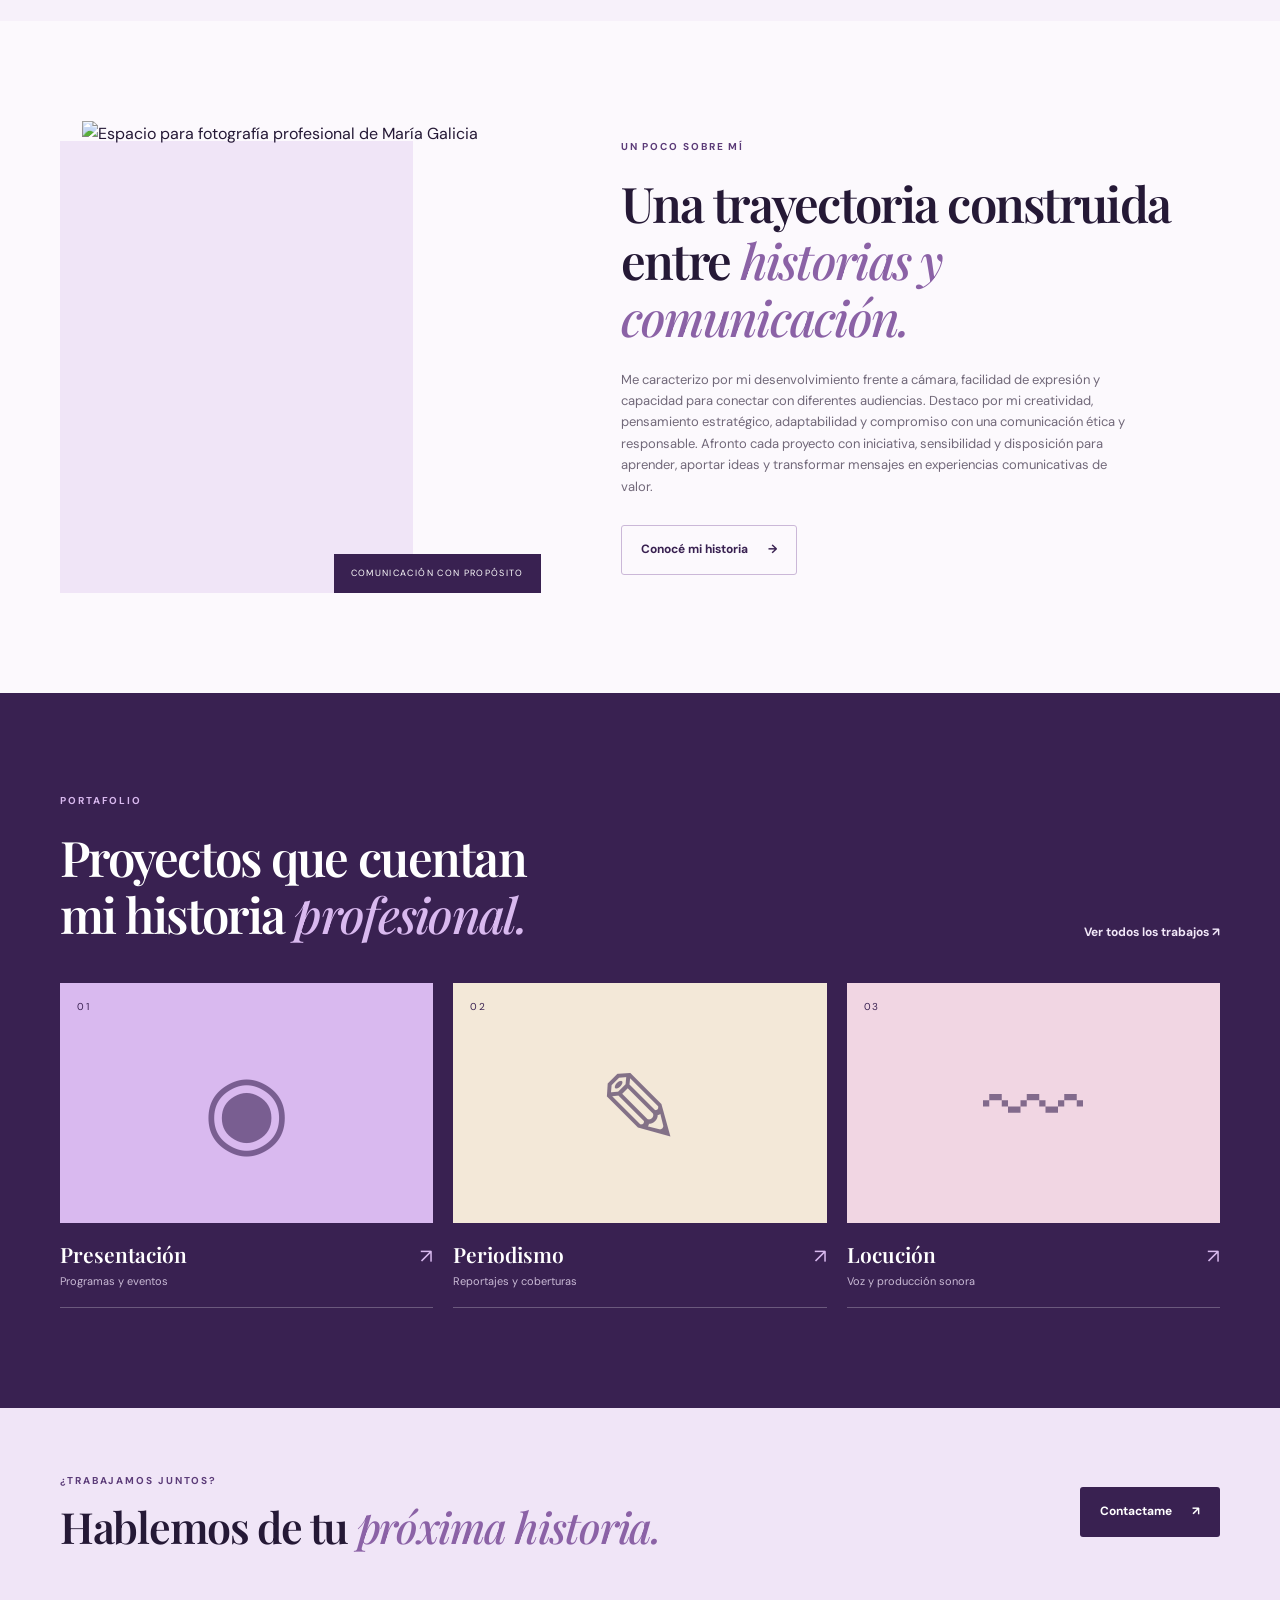
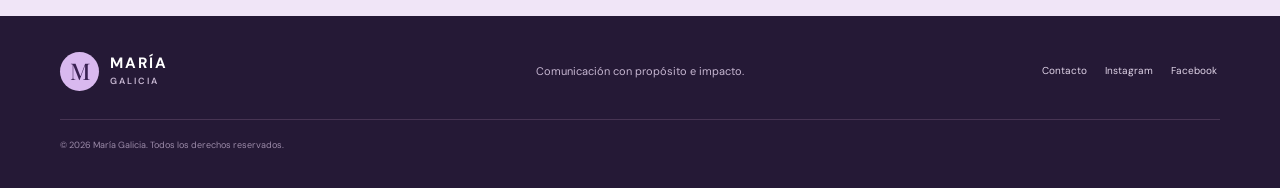
==== commit c1ba7021: "Add files via upload" ====
--- a/index.html
+++ b/index.html
@@ -1,99 +1,105 @@
-<!DOCTYPE html>
-<html lang="es">
-<head>
-  <meta charset="UTF-8">
-  <meta name="viewport" content="width=device-width, initial-scale=1.0">
-  <meta name="description" content="Portafolio profesional de María Galicia: presentación, periodismo, locución y comunicación digital multimedia.">
-  <meta name="theme-color" content="#392151">
-  <title>María Galicia | AURALIA</title>
-  <link rel="preconnect" href="https://fonts.googleapis.com">
-  <link rel="preconnect" href="https://fonts.gstatic.com" crossorigin>
-  <link href="https://fonts.googleapis.com/css2?family=DM+Sans:wght@400;500;600;700&family=Playfair+Display:wght@500;600;700&display=swap" rel="stylesheet">
-  <link rel="stylesheet" href="css/style.css">
-  <script src="js/main.js" defer></script>
-</head>
-<body>
-  <a class="skip-link" href="#contenido">Saltar al contenido</a>
-  <header class="site-header">
-    <div class="container nav-wrap">
-      <a class="brand" href="index.html" aria-label="Auralia, inicio"><span class="brand-mark">A</span><span>AURALIA<small>MARÍA GALICIA</small></span></a>
-      <button class="menu-toggle" aria-label="Abrir menú" aria-expanded="false" aria-controls="main-nav"><span></span><span></span><span></span></button>
-      <nav id="main-nav" class="main-nav">
-        <a class="active" href="index.html">Inicio</a>
-        <a href="sobre-mi.html">Sobre mí</a>
-        <a href="experiencia.html">Experiencia</a>
-        <a href="trabajos.html">Trabajos</a>
-        <a href="contacto.html" class="nav-cta">Contacto <span aria-hidden="true">↗</span></a>
-      </nav>
-    </div>
-  </header>
-
-  <main id="contenido">
-    <section class="hero section">
-      <div class="container hero-grid">
-        <div class="hero-copy">
-          <p class="eyebrow"><span class="eyebrow-line"></span> COMUNICACIÓN · PERIODISMO · PRESENTACIÓN</p>
-          <h1>Las historias<br>merecen <em>una voz.</em></h1>
-          <p class="hero-text">Soy María Galicia. Comunico, conecto y cuento historias a través de los medios, con creatividad, sensibilidad y compromiso.</p>
-          <div class="hero-actions">
-            <a class="button button-primary" href="trabajos.html">Explorar mis trabajos <span>↗</span></a>
-            <a class="text-link" href="sobre-mi.html">Conocé más sobre mí <span>→</span></a>
-          </div>
-          <div class="hero-note"><span class="note-dot"></span> Presentación, periodismo y locución</div>
-        </div>
-        <div class="hero-visual">
-          <div class="photo-frame">
-            <img src="img/foto-portada.svg" alt="Espacio para fotografía de portada de María Galicia">
-            <div class="photo-label"><span>01 / PERFIL</span><span>María Galicia</span></div>
-          </div>
-          <div class="floating-note"><span class="floating-icon">✳</span><span>Una voz para<br>cada historia.</span></div>
-          <span class="hero-orbit orbit-one"></span><span class="hero-orbit orbit-two"></span>
-        </div>
-      </div>
-    </section>
-
-    <section class="intro-strip">
-      <div class="container intro-strip-inner">
-        <p>Mi trabajo une <strong>información, creatividad y conexión humana.</strong></p>
-        <span class="strip-star">✳</span>
-      </div>
-    </section>
-
-    <section class="section section-soft">
-      <div class="container">
-        <div class="section-heading">
-          <div><p class="eyebrow">LO QUE HAGO</p><h2>Comunicar con <em>intención.</em></h2></div>
-          <p class="heading-side">Cada formato es una oportunidad para acercar ideas, contar realidades y conectar con distintas audiencias.</p>
-        </div>
-        <div class="service-grid">
-          <article class="service-card"><span class="card-number">01</span><div class="service-icon">◉</div><h3>Presentación</h3><p>Comunicación frente a cámara y presentación de programas, eventos y espacios informativos.</p><a href="experiencia.html" class="arrow-link" aria-label="Ver experiencia en presentación">↗</a></article>
-          <article class="service-card"><span class="card-number">02</span><div class="service-icon">✎</div><h3>Periodismo</h3><p>Redacción, investigación y cobertura de temas de interés para distintas audiencias.</p><a href="trabajos.html" class="arrow-link" aria-label="Ver trabajos de periodismo">↗</a></article>
-          <article class="service-card"><span class="card-number">03</span><div class="service-icon">〰</div><h3>Locución</h3><p>La voz como herramienta para informar, acompañar y transmitir mensajes con claridad.</p><a href="trabajos.html" class="arrow-link" aria-label="Ver trabajos de locución">↗</a></article>
-        </div>
-      </div>
-    </section>
-
-    <section class="section">
-      <div class="container feature-grid">
-        <div class="feature-image"><img src="img/foto-perfil.svg" alt="Espacio para fotografía profesional de María Galicia"><span class="image-caption">COMUNICACIÓN CON PROPÓSITO</span></div>
-        <div class="feature-copy"><p class="eyebrow">UN POCO SOBRE MÍ</p><h2>Una trayectoria construida entre <em>historias y comunicación.</em></h2><p>Soy comunicadora digital multimedia con experiencia en presentación, periodismo, locución y creación de contenido audiovisual. Me interesa comunicar de forma cercana, clara y auténtica, adaptándome a cada formato y audiencia.</p><a class="button button-outline" href="sobre-mi.html">Conocé mi historia <span>→</span></a></div>
-      </div>
-    </section>
-
-    <section class="section section-purple">
-      <div class="container selected-work">
-        <div class="section-heading section-heading-light"><div><p class="eyebrow">PORTAFOLIO</p><h2>Proyectos que cuentan<br>mi historia <em>profesional.</em></h2></div><a class="text-link text-link-light" href="trabajos.html">Ver todos los trabajos ↗</a></div>
-        <div class="work-grid">
-          <a class="work-card" href="trabajos.html#presentacion"><div class="work-thumb thumb-lilac"><span class="thumb-symbol">◉</span><span class="thumb-index">01</span></div><div class="work-meta"><div><h3>Presentación</h3><p>Programas y eventos</p></div><span>↗</span></div></a>
-          <a class="work-card" href="trabajos.html#periodismo"><div class="work-thumb thumb-cream"><span class="thumb-symbol">✎</span><span class="thumb-index">02</span></div><div class="work-meta"><div><h3>Periodismo</h3><p>Reportajes y coberturas</p></div><span>↗</span></div></a>
-          <a class="work-card" href="trabajos.html#locucion"><div class="work-thumb thumb-pink"><span class="thumb-symbol">〰</span><span class="thumb-index">03</span></div><div class="work-meta"><div><h3>Locución</h3><p>Voz y producción sonora</p></div><span>↗</span></div></a>
-        </div>
-      </div>
-    </section>
-
-    <section class="contact-banner"><div class="container contact-banner-inner"><div><p class="eyebrow">¿TRABAJAMOS JUNTOS?</p><h2>Hablemos de tu <em>próxima historia.</em></h2></div><a class="button button-primary" href="contacto.html">Contactame <span>↗</span></a></div></section>
-  </main>
-
-  <footer class="site-footer"><div class="container footer-inner"><a class="brand brand-footer" href="index.html"><span class="brand-mark">A</span><span>AURALIA<small>MARÍA GALICIA</small></span></a><p>Comunicación que conecta con las personas.</p><div class="footer-links"><a href="contacto.html">Contacto</a><a href="#" data-social="instagram">Instagram</a><a href="#" data-social="linkedin">LinkedIn</a></div><small class="copyright">© <span data-year></span> María Galicia. Todos los derechos reservados.</small></div></footer>
-</body>
-</html>
+<!DOCTYPE html>
+<html lang="es">
+<head>
+  <meta charset="UTF-8">
+  <meta name="viewport" content="width=device-width, initial-scale=1.0">
+  <meta name="description" content="Portafolio profesional de María Galicia: presentación, periodismo, locución y comunicación digital multimedia.">
+  <meta name="theme-color" content="#392151">
+  <title>María Galicia | AURALIA</title>
+  <link rel="preconnect" href="https://fonts.googleapis.com">
+  <link rel="preconnect" href="https://fonts.gstatic.com" crossorigin>
+  <link href="https://fonts.googleapis.com/css2?family=DM+Sans:wght@400;500;600;700&family=Playfair+Display:wght@500;600;700&display=swap" rel="stylesheet">
+  <link rel="stylesheet" href="css/style.css">
+  <script src="js/main.js" defer></script>
+</head>
+<body>
+  <a class="skip-link" href="#contenido">Saltar al contenido</a>
+  <header class="site-header">
+    <div class="container nav-wrap">
+      <a class="brand" href="index.html" aria-label="Auralia, inicio"><span class="brand-mark">&nbsp;M&nbsp;</span><span>MARÍA<small>GALICIA</small></span></a>
+      <button class="menu-toggle" aria-label="Abrir menú" aria-expanded="false" aria-controls="main-nav"><span></span><span></span><span></span></button>
+      <nav id="main-nav" class="main-nav">
+        <a class="active" href="index.html">Inicio</a>
+        <a href="sobre-mi.html">Sobre mí</a>
+        <a href="experiencia.html">Experiencia</a>
+        <a href="trabajos.html">Trabajos</a>
+        <a href="contacto.html" class="nav-cta">Contacto <span aria-hidden="true">↗</span></a>
+      </nav>
+    </div>
+  </header>
+
+  <main id="contenido">
+    <section class="hero section">
+      <div class="container hero-grid">
+        <div class="hero-copy">
+          <p class="eyebrow"><span class="eyebrow-line"></span> COMUNICACIÓN · PERIODISMO · PRESENTACIÓN</p>
+          <h1>Curiosidad para descubrir,  creatividad para <em>comunicar.</em></h1>
+          <p class="hero-text">Soy María Galicia, comunicadora enfocada en la presentación y el periodismo, con una vocación por informar, contar historias y conectar con las personas. Me caracterizo por mi desenvolvimiento frente a cámara, mi capacidad de adaptarme a distintas audiencias y mi compromiso con una comunicación clara, profesional y cercana.</p>
+          <div class="hero-actions">
+            <a class="button button-primary" href="trabajos.html">Explorar mis trabajos <span>↗</span></a>
+            <a class="text-link" href="sobre-mi.html">Conocé más sobre mí <span>→</span></a>
+          </div>
+          <div class="hero-note"><span class="note-dot"></span> Presentación, periodismo y locución</div>
+        </div>
+        <div class="hero-visual">
+          <div class="photo-frame">
+            <img src="img/A.png" alt="Espacio para fotografía de portada de María Galicia">
+            <div class="photo-label"><span>&nbsp; &nbsp; &nbsp; &nbsp; &nbsp; &nbsp; &nbsp; &nbsp; &nbsp; &nbsp; &nbsp; &nbsp; &nbsp; &nbsp; &nbsp; &nbsp; &nbsp; &nbsp; &nbsp; &nbsp; &nbsp; &nbsp; &nbsp; &nbsp; &nbsp; &nbsp; &nbsp; &nbsp; &nbsp; &nbsp; &nbsp; &nbsp; &nbsp; &nbsp; &nbsp; &nbsp; María Galicia</span><span>&nbsp;</span></div>
+          </div>
+          <div class="floating-note"><span class="floating-icon">✳</span><span>Una voz para<br>cada historia.</span></div>
+          <span class="hero-orbit orbit-one"></span><span class="hero-orbit orbit-two"></span>
+        </div>
+      </div>
+    </section>
+
+    <section class="intro-strip">
+      <div class="container intro-strip-inner">
+        <p>Mi trabajo une <strong>información, creatividad y conexión humana.</strong></p>
+        <span class="strip-star">✳</span>
+      </div>
+    </section>
+
+    <section class="section section-soft">
+      <div class="container">
+        <div class="section-heading">
+          <div><p class="eyebrow">LO QUE HAGO</p><h2>Comunicar con <em>intención.</em></h2></div>
+          <p class="heading-side">Cada formato representa una oportunidad para comunicar con propósito, transmitir información relevante y establecer conexiones significativas con diversas audiencias.</p>
+        </div>
+        <div class="service-grid">
+          <article class="service-card"><span class="card-number">01</span><div class="service-icon">◉</div><h3>Presentación</h3><p>Presentación frente a cámara en programas televisivos, eventos y espacios informativos, con enfoque en una comunicación clara, profesional y efectiva.</p>
+          <a href="experiencia.html" class="arrow-link" aria-label="Ver experiencia en presentación">↗</a></article>
+          <article class="service-card"><span class="card-number">02</span><div class="service-icon">✎</div><h3>Periodismo</h3><p>Investigación periodística, redacción de contenidos informativos y cobertura de acontecimientos de interés público, con rigor y enfoque en las audiencias.</p>
+          <a href="trabajos.html" class="arrow-link" aria-label="Ver trabajos de periodismo">↗</a></article>
+          <article class="service-card"><span class="card-number">03</span><div class="service-icon">〰</div><h3>Locución</h3><p>Locución profesional para la transmisión de mensajes informativos e institucionales, con claridad, expresividad y dominio de la voz.</p>
+          <a href="trabajos.html" class="arrow-link" aria-label="Ver trabajos de locución">↗</a></article>
+        </div>
+      </div>
+    </section>
+
+    <section class="section">
+      <div class="container feature-grid">
+        <div class="feature-image"><img src="img/img.jpg" alt="Espacio para fotografía profesional de María Galicia"><span class="image-caption">COMUNICACIÓN CON PROPÓSITO</span></div>
+        <div class="feature-copy"><p class="eyebrow">UN POCO SOBRE MÍ</p><h2>Una trayectoria construida entre <em>historias y comunicación.</em></h2><p>Me caracterizo por mi desenvolvimiento frente a cámara, facilidad de expresión y capacidad para conectar con diferentes audiencias. Destaco por mi creatividad, pensamiento estratégico, adaptabilidad y compromiso con una comunicación ética y responsable. Afronto cada proyecto con iniciativa, sensibilidad y disposición para aprender, aportar ideas y transformar mensajes en experiencias comunicativas de valor.</p>
+        <a class="button button-outline" href="sobre-mi.html">Conocé mi historia <span>→</span></a></div>
+      </div>
+    </section>
+
+    <section class="section section-purple">
+      <div class="container selected-work">
+        <div class="section-heading section-heading-light"><div><p class="eyebrow">PORTAFOLIO</p><h2>Proyectos que cuentan<br>mi historia <em>profesional.</em></h2></div><a class="text-link text-link-light" href="trabajos.html">Ver todos los trabajos ↗</a></div>
+        <div class="work-grid">
+          <a class="work-card" href="trabajos.html#presentacion"><div class="work-thumb thumb-lilac"><span class="thumb-symbol">◉</span><span class="thumb-index">01</span></div><div class="work-meta"><div><h3>Presentación</h3><p>Programas y eventos</p></div><span>↗</span></div></a>
+          <a class="work-card" href="trabajos.html#periodismo"><div class="work-thumb thumb-cream"><span class="thumb-symbol">✎</span><span class="thumb-index">02</span></div><div class="work-meta"><div><h3>Periodismo</h3><p>Reportajes y coberturas</p></div><span>↗</span></div></a>
+          <a class="work-card" href="trabajos.html#locucion"><div class="work-thumb thumb-pink"><span class="thumb-symbol">〰</span><span class="thumb-index">03</span></div><div class="work-meta"><div><h3>Locución</h3><p>Voz y producción sonora</p></div><span>↗</span></div></a>
+        </div>
+      </div>
+    </section>
+
+    <section class="contact-banner"><div class="container contact-banner-inner"><div><p class="eyebrow">¿TRABAJAMOS JUNTOS?</p><h2>Hablemos de tu <em>próxima historia.</em></h2></div><a class="button button-primary" href="contacto.html">Contactame <span>↗</span></a></div></section>
+  </main>
+
+  <footer class="site-footer"><div class="container footer-inner"><a class="brand brand-footer" href="index.html"><span class="brand-mark">&nbsp;M&nbsp;</span><span>MARÍA<small>GALICIA</small></span></a><p>Comunicación con propósito e impacto.</p>
+    <div class="footer-links"><a href="contacto.html">Contacto</a><a href="https://www.instagram.com/maria.galicia25?obrf=MW5kbGNrNjdkcmN1Ng%3D%3D&utm_source=qr">Instagram</a><a href="https://www.facebook.com/mariagalicia25?mibextid=wwXIfr&rdid=wvU8QN6t3Iw8keQ9&share_url=https%3A%2F%2Fwww.facebook.com%2Fshare%2F1Dz8nHESxt%2F%3Fmibextid%3DwwXIfr#">Facebook&nbsp;</a></div>
+    <small class="copyright">© <span data-year></span> María Galicia. Todos los derechos reservados.</small></div></footer>
+</body>
+</html>
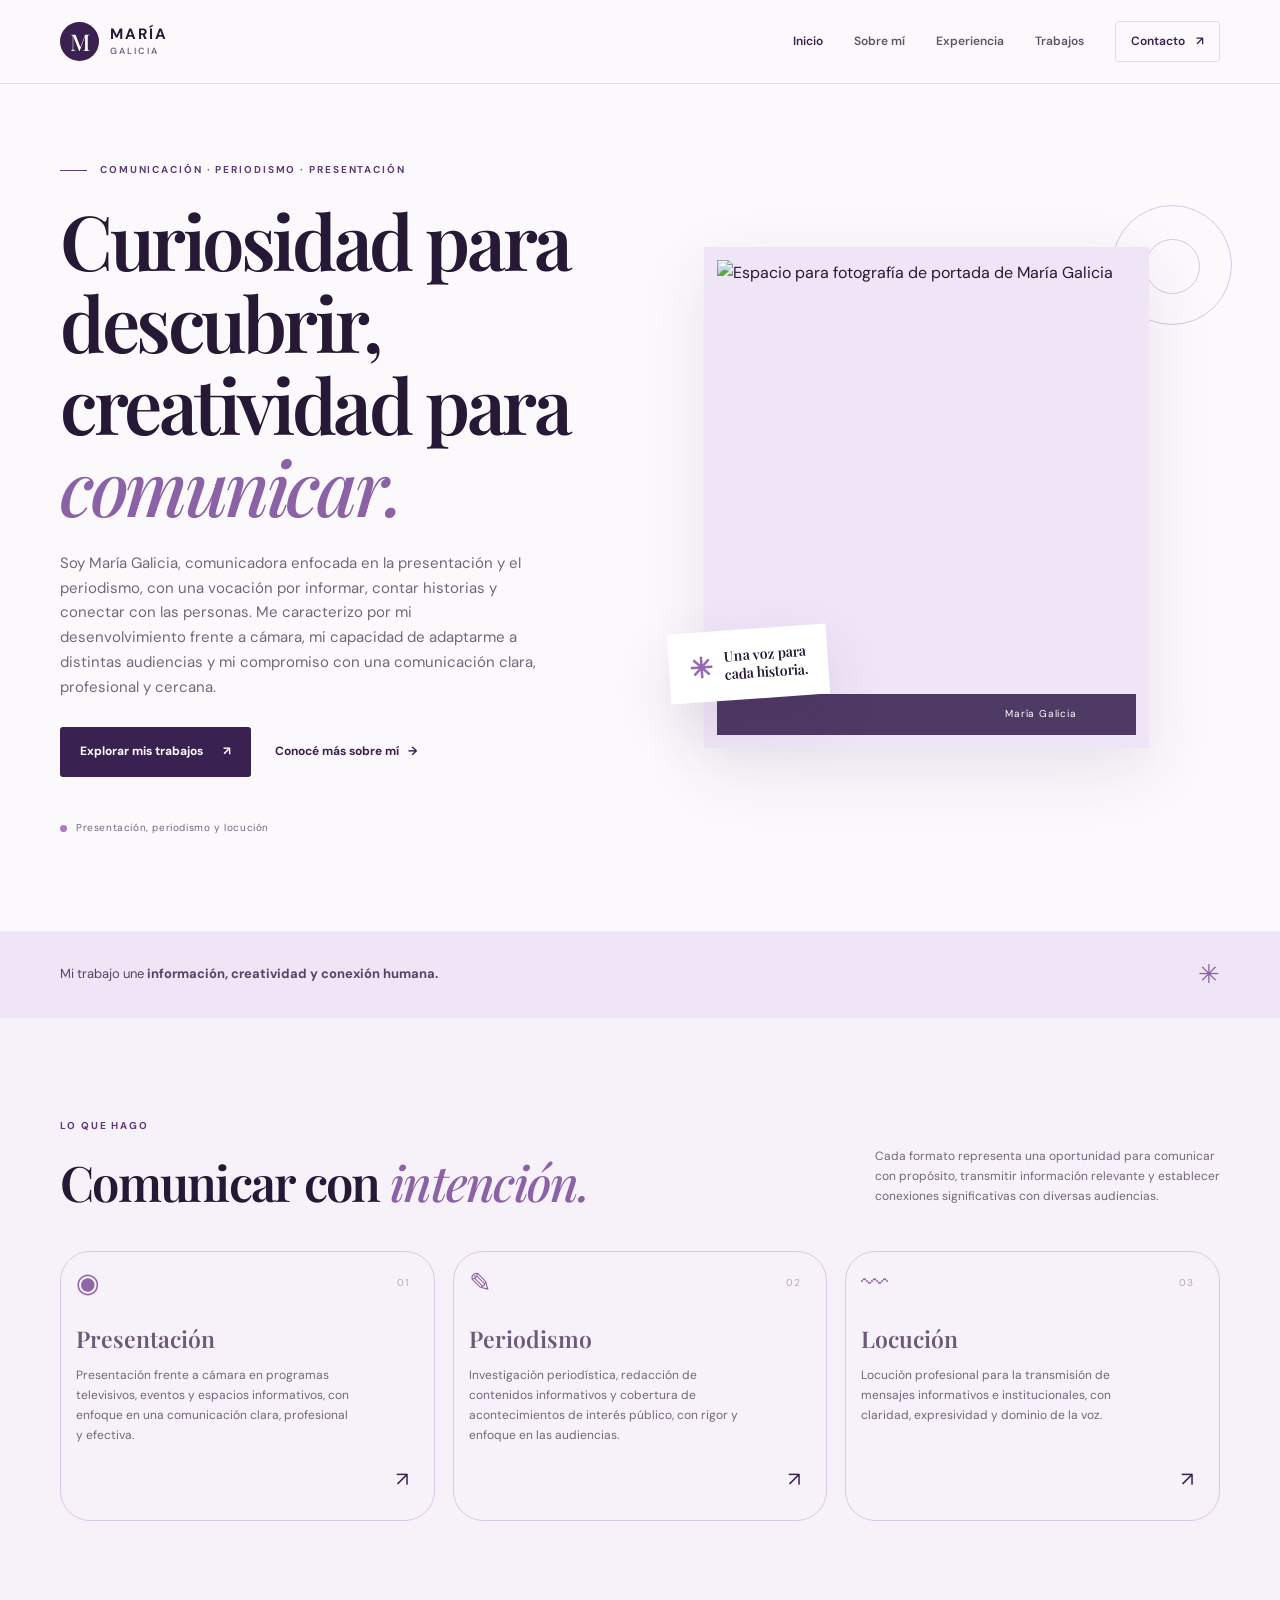
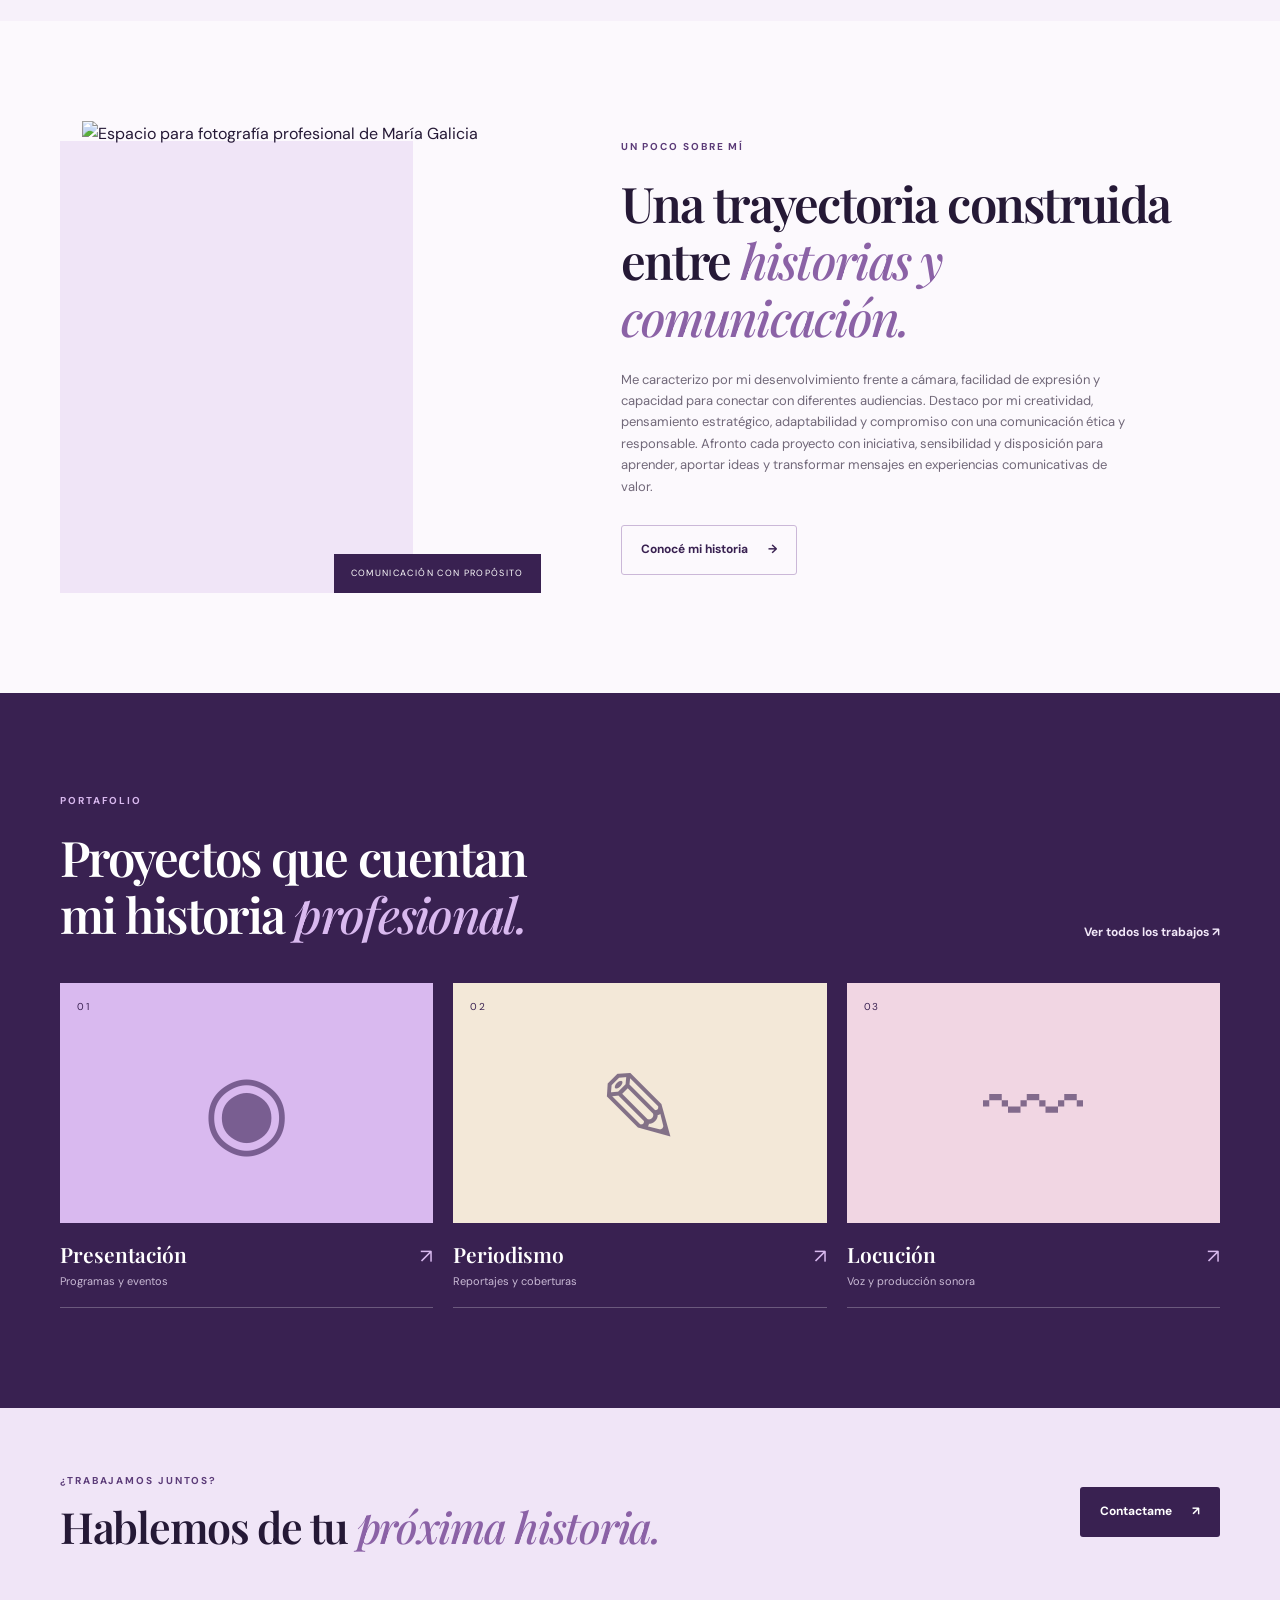
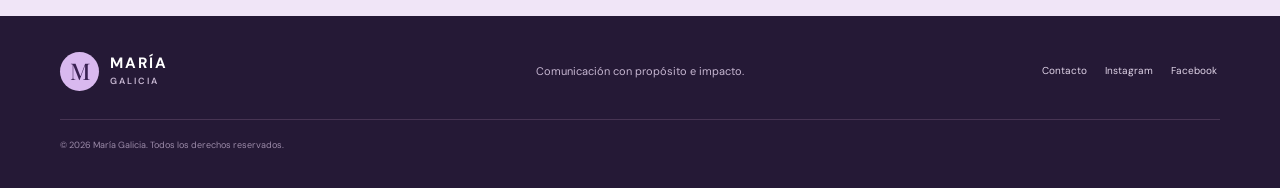
==== commit fec96da0: "Add files via upload" ====
--- a/index.html
+++ b/index.html
@@ -66,11 +66,11 @@
           <p class="heading-side">Cada formato representa una oportunidad para comunicar con propósito, transmitir información relevante y establecer conexiones significativas con diversas audiencias.</p>
         </div>
         <div class="service-grid">
-          <article class="service-card"><span class="card-number">01</span><div class="service-icon">◉</div><h3>Presentación</h3><p>Presentación frente a cámara en programas televisivos, eventos y espacios informativos, con enfoque en una comunicación clara, profesional y efectiva.</p>
+          <article class="service-card filter-btn"><span class="card-number">01</span><div class="service-icon">◉</div><h3>Presentación</h3><p>Presentación frente a cámara en programas televisivos, eventos y espacios informativos, con enfoque en una comunicación clara, profesional y efectiva.</p>
           <a href="experiencia.html" class="arrow-link" aria-label="Ver experiencia en presentación">↗</a></article>
-          <article class="service-card"><span class="card-number">02</span><div class="service-icon">✎</div><h3>Periodismo</h3><p>Investigación periodística, redacción de contenidos informativos y cobertura de acontecimientos de interés público, con rigor y enfoque en las audiencias.</p>
+          <article class="service-card filter-btn"><span class="card-number">02</span><div class="service-icon">✎</div><h3>Periodismo</h3><p>Investigación periodística, redacción de contenidos informativos y cobertura de acontecimientos de interés público, con rigor y enfoque en las audiencias.</p>
           <a href="trabajos.html" class="arrow-link" aria-label="Ver trabajos de periodismo">↗</a></article>
-          <article class="service-card"><span class="card-number">03</span><div class="service-icon">〰</div><h3>Locución</h3><p>Locución profesional para la transmisión de mensajes informativos e institucionales, con claridad, expresividad y dominio de la voz.</p>
+          <article class="service-card filter-btn"><span class="card-number">03</span><div class="service-icon">〰</div><h3>Locución</h3><p>Locución profesional para la transmisión de mensajes informativos e institucionales, con claridad, expresividad y dominio de la voz.</p>
           <a href="trabajos.html" class="arrow-link" aria-label="Ver trabajos de locución">↗</a></article>
         </div>
       </div>
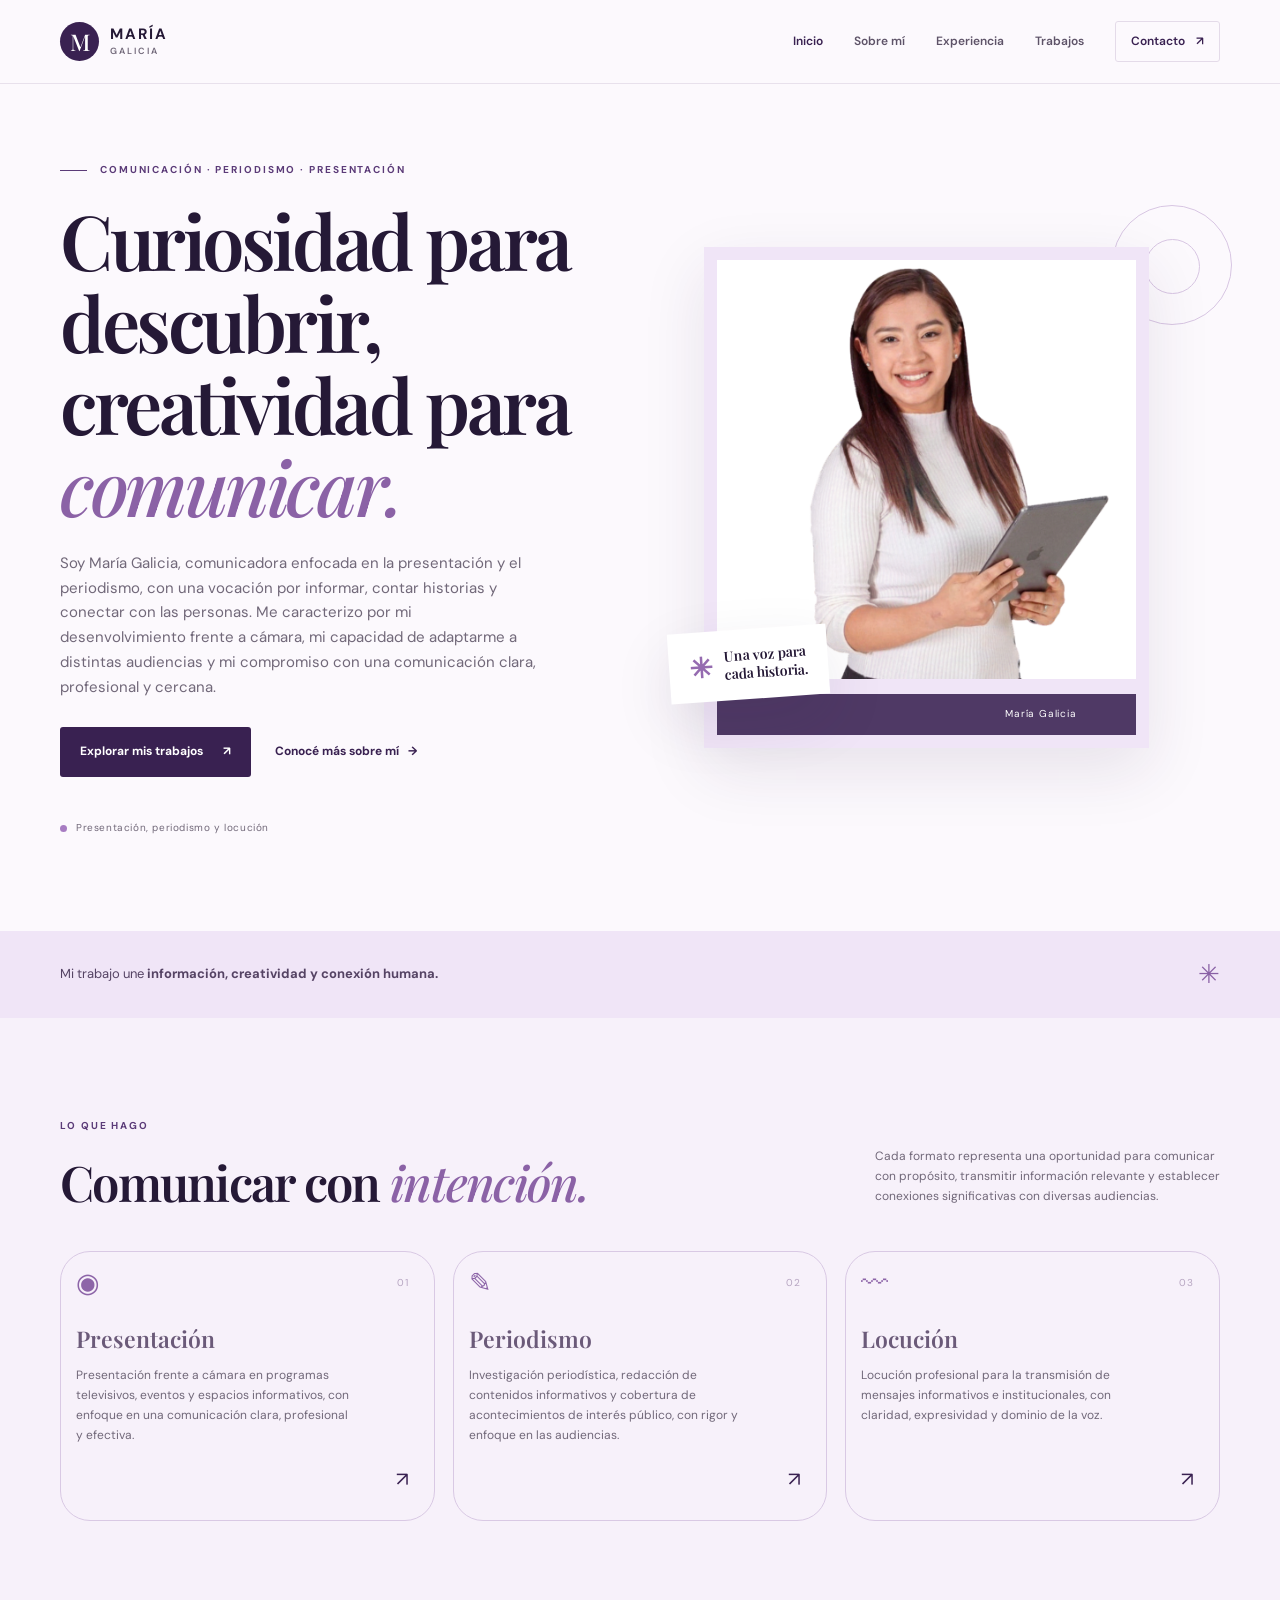
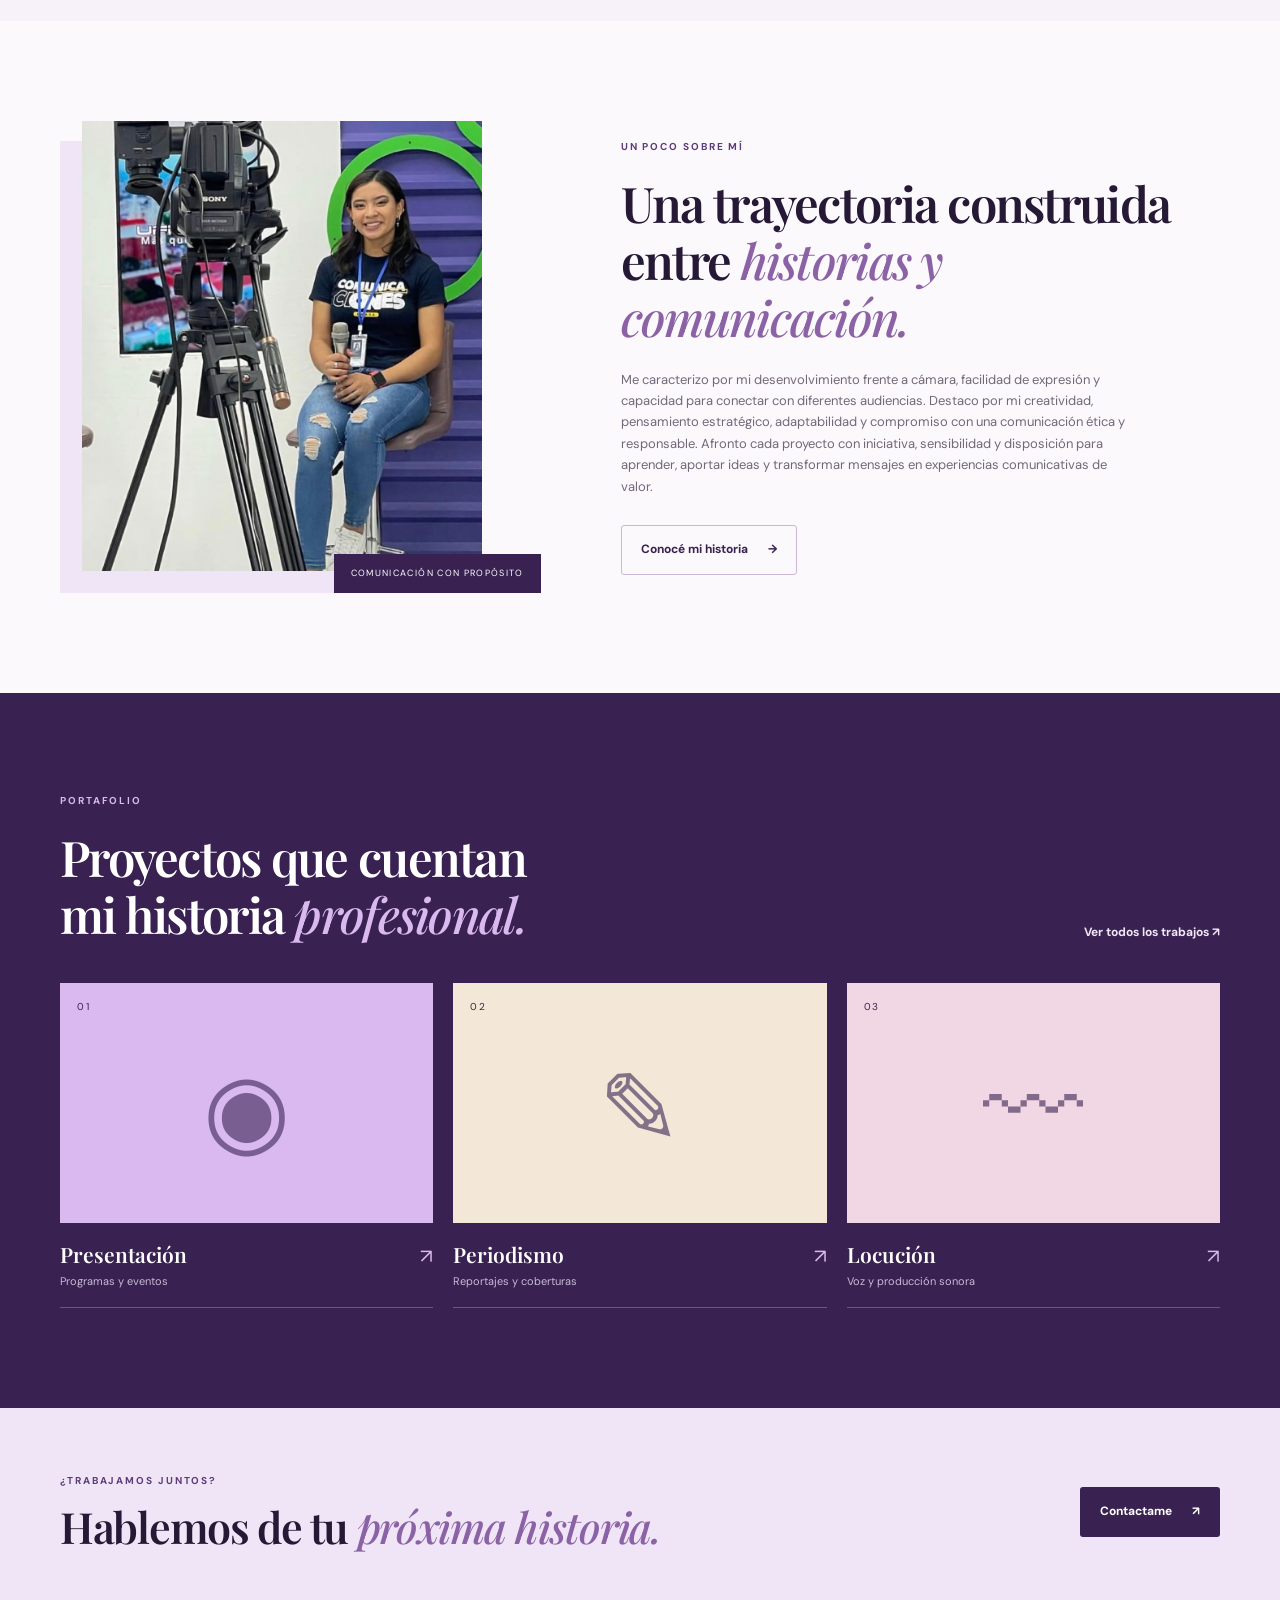
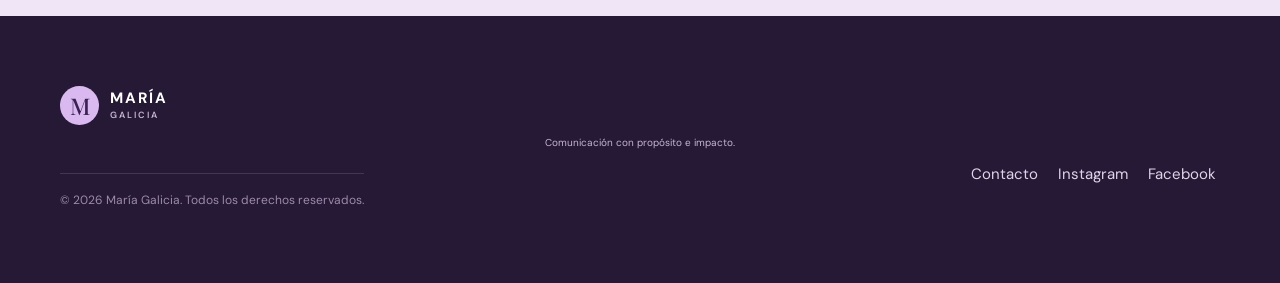
==== commit e04ddc43: "Add files via upload" ====
--- a/index.html
+++ b/index.html
@@ -5,7 +5,7 @@
   <meta name="viewport" content="width=device-width, initial-scale=1.0">
   <meta name="description" content="Portafolio profesional de María Galicia: presentación, periodismo, locución y comunicación digital multimedia.">
   <meta name="theme-color" content="#392151">
-  <title>María Galicia | AURALIA</title>
+  <title>María Galicia | PORTAFOLIO</title>
   <link rel="preconnect" href="https://fonts.googleapis.com">
   <link rel="preconnect" href="https://fonts.gstatic.com" crossorigin>
   <link href="https://fonts.googleapis.com/css2?family=DM+Sans:wght@400;500;600;700&family=Playfair+Display:wght@500;600;700&display=swap" rel="stylesheet">
@@ -78,7 +78,7 @@
 
     <section class="section">
       <div class="container feature-grid">
-        <div class="feature-image"><img src="img/img.jpg" alt="Espacio para fotografía profesional de María Galicia"><span class="image-caption">COMUNICACIÓN CON PROPÓSITO</span></div>
+        <div class="feature-image"><img src="img/img-perfildos.jpg" alt="Espacio para fotografía profesional de María Galicia"><span class="image-caption">COMUNICACIÓN CON PROPÓSITO</span></div>
         <div class="feature-copy"><p class="eyebrow">UN POCO SOBRE MÍ</p><h2>Una trayectoria construida entre <em>historias y comunicación.</em></h2><p>Me caracterizo por mi desenvolvimiento frente a cámara, facilidad de expresión y capacidad para conectar con diferentes audiencias. Destaco por mi creatividad, pensamiento estratégico, adaptabilidad y compromiso con una comunicación ética y responsable. Afronto cada proyecto con iniciativa, sensibilidad y disposición para aprender, aportar ideas y transformar mensajes en experiencias comunicativas de valor.</p>
         <a class="button button-outline" href="sobre-mi.html">Conocé mi historia <span>→</span></a></div>
       </div>
@@ -99,7 +99,7 @@
   </main>
 
   <footer class="site-footer"><div class="container footer-inner"><a class="brand brand-footer" href="index.html"><span class="brand-mark">&nbsp;M&nbsp;</span><span>MARÍA<small>GALICIA</small></span></a><p>Comunicación con propósito e impacto.</p>
-    <div class="footer-links"><a href="contacto.html">Contacto</a><a href="https://www.instagram.com/maria.galicia25?obrf=MW5kbGNrNjdkcmN1Ng%3D%3D&utm_source=qr">Instagram</a><a href="https://www.facebook.com/mariagalicia25?mibextid=wwXIfr&rdid=wvU8QN6t3Iw8keQ9&share_url=https%3A%2F%2Fwww.facebook.com%2Fshare%2F1Dz8nHESxt%2F%3Fmibextid%3DwwXIfr#">Facebook&nbsp;</a></div>
+    <div class="footer-links"><a href="contacto.html">&nbsp; &nbsp;Contacto</a><a href="https://www.instagram.com/maria.galicia25?obrf=MW5kbGNrNjdkcmN1Ng%3D%3D&utm_source=qr">Instagram</a><a href="https://www.facebook.com/mariagalicia25?mibextid=wwXIfr&rdid=wvU8QN6t3Iw8keQ9&share_url=https%3A%2F%2Fwww.facebook.com%2Fshare%2F1Dz8nHESxt%2F%3Fmibextid%3DwwXIfr#">Facebook&nbsp;</a></div>
     <small class="copyright">© <span data-year></span> María Galicia. Todos los derechos reservados.</small></div></footer>
 </body>
 </html>
--- a/css/style.css
+++ b/css/style.css
@@ -1,13 +1,1322 @@
-@import url('https://fonts.googleapis.com/css2?family=DM+Sans:wght@400;500;600;700&family=Playfair+Display:wght@500;600;700&display=swap');
-:root{--ink:#251936;--purple:#392151;--purple-2:#5b3b78;--lilac:#d9b9ef;--lilac-2:#f0e5f7;--paper:#fcf9fd;--muted:#716879;--line:#e4dbe9;--white:#fff;--cream:#f6efe5;--pink:#f3dce7;--serif:"Playfair Display",Georgia,serif;--sans:"DM Sans",Arial,sans-serif;--shadow:0 22px 60px rgba(49,28,67,.10)}
-*{box-sizing:border-box}html{scroll-behavior:smooth;scroll-padding-top:90px}body{margin:0;background:var(--paper);color:var(--ink);font-family:var(--sans);line-height:1.65;-webkit-font-smoothing:antialiased}img{display:block;max-width:100%}a{color:inherit;text-decoration:none}button,input,textarea{font:inherit}.container{width:min(1160px,calc(100% - 48px));margin-inline:auto}.section{padding:100px 0}.section-soft{background:#f7f1fa}.section-purple{background:var(--purple);color:var(--white)}.skip-link{position:absolute;left:-9999px;top:10px;background:#fff;padding:10px;z-index:999}.skip-link:focus{left:10px}.site-header{height:84px;position:sticky;top:0;z-index:100;background:rgba(252,249,253,.94);backdrop-filter:blur(14px);border-bottom:1px solid rgba(228,219,233,.8)}.nav-wrap{height:100%;display:flex;align-items:center;justify-content:space-between}.brand{display:flex;align-items:center;gap:11px;font-weight:700;font-size:15px;letter-spacing:.13em;line-height:1.1}.brand small{display:block;font-size:9px;letter-spacing:.22em;color:var(--muted);font-weight:600;margin-top:5px}.brand-mark{width:39px;height:39px;display:grid;place-items:center;background:var(--purple);color:white;border-radius:50%;font-family:var(--serif);font-size:23px;font-weight:500;letter-spacing:0}.main-nav{display:flex;align-items:center;gap:31px;font-size:12px;font-weight:600;color:#5e5368}.main-nav a{transition:color .2s}.main-nav a:hover,.main-nav a.active{color:var(--purple)}.main-nav .nav-cta{border:1px solid var(--line);padding:10px 15px;border-radius:3px;color:var(--purple)}.nav-cta span{margin-left:8px}.menu-toggle{display:none;border:0;background:transparent;padding:8px}.menu-toggle span{display:block;width:23px;height:2px;background:var(--purple);margin:5px}
-.hero{padding-top:78px;padding-bottom:94px;overflow:hidden}.hero-grid{display:grid;grid-template-columns:1.02fr .98fr;align-items:center;gap:55px}.eyebrow{font-size:10px;letter-spacing:.19em;font-weight:700;color:var(--purple-2);margin:0 0 20px}.eyebrow-line{display:inline-block;width:27px;height:1px;background:var(--purple-2);vertical-align:middle;margin-right:9px}.hero h1,.page-hero h1{font:600 clamp(46px,6vw,76px)/1.08 var(--serif);letter-spacing:-.045em;margin:0;max-width:640px}.hero h1 em,.page-hero h1 em,h2 em{color:#8b62a6;font-weight:500}.hero-text{max-width:480px;color:var(--muted);font-size:15px;margin:24px 0 28px}.hero-actions{display:flex;align-items:center;gap:24px;flex-wrap:wrap}.button{display:inline-flex;align-items:center;justify-content:center;gap:20px;padding:14px 19px;border-radius:3px;font-size:12px;font-weight:700;border:1px solid transparent;transition:transform .2s,background .2s;cursor:pointer}.button:hover{transform:translateY(-2px)}.button-primary{background:var(--purple);color:white}.button-primary:hover{background:var(--purple-2)}.button-outline{border-color:#cbb8d8;color:var(--purple)}.text-link{font-size:12px;font-weight:700;color:var(--purple)}.text-link span{margin-left:6px}.hero-note{font-size:10px;color:var(--muted);letter-spacing:.06em;margin-top:43px;display:flex;align-items:center;gap:9px}.note-dot{width:7px;height:7px;border-radius:50%;background:#a77cc2}.hero-visual{position:relative;padding:20px 22px 24px 0}.photo-frame{position:relative;margin-left:25px;max-width:445px;aspect-ratio:4/4.5;background:var(--lilac-2);box-shadow:var(--shadow);padding:13px}.photo-frame img{width:100%;height:100%;object-fit:cover}.photo-label{position:absolute;bottom:13px;left:13px;right:13px;background:rgba(57,33,81,.88);color:white;padding:12px 15px;display:flex;justify-content:space-between;font-size:10px;letter-spacing:.08em}.floating-note{position:absolute;bottom:72px;left:-10px;display:flex;align-items:center;gap:12px;background:white;box-shadow:var(--shadow);padding:17px 20px;font:600 14px/1.3 var(--serif);transform:rotate(-4deg)}.floating-icon{font-size:28px;color:#956bb0}.hero-orbit{position:absolute;border:1px solid #d8c6e3;border-radius:50%;z-index:-1}.orbit-one{width:120px;height:120px;right:-12px;top:-22px}.orbit-two{width:55px;height:55px;right:20px;top:12px}.intro-strip{background:var(--lilac-2);padding:22px 0}.intro-strip-inner{display:flex;align-items:center;justify-content:space-between}.intro-strip p{margin:0;font-size:13px;color:#554364}.intro-strip strong{font-weight:700}.strip-star{font-size:26px;color:#8960a5}
-.section-heading{display:flex;align-items:end;justify-content:space-between;gap:35px;margin-bottom:40px}.section-heading h2,.feature-copy h2,.timeline-intro h2,.about-grid h2,.contact-details h2{font:600 clamp(34px,4vw,49px)/1.16 var(--serif);letter-spacing:-.035em;margin:0}.heading-side{max-width:345px;color:var(--muted);font-size:12px;margin:0 0 4px}.service-grid{display:grid;grid-template-columns:repeat(3,1fr);gap:18px}.service-card{position:relative;min-height:270px;background:white;border:1px solid var(--line);padding:30px 28px;transition:transform .25s,box-shadow .25s}.service-card:hover{transform:translateY(-4px);box-shadow:var(--shadow)}.card-number{position:absolute;right:25px;top:23px;color:#b6a5c1;font-size:10px;letter-spacing:.1em}.service-icon{font-size:27px;color:#8d65a8;margin-bottom:18px}.service-card h3,.work-meta h3{font:600 23px var(--serif);margin:0 0 10px}.service-card p{font-size:12px;color:var(--muted);max-width:280px}.arrow-link{position:absolute;bottom:24px;right:25px;color:var(--purple);font-size:20px}.feature-grid{display:grid;grid-template-columns:.88fr 1.12fr;align-items:center;gap:90px}.feature-image{position:relative;padding:0 0 22px 22px}.feature-image:before{content:"";position:absolute;left:0;top:20px;bottom:0;width:75%;background:var(--lilac-2);z-index:-1}.feature-image img{width:100%;max-width:400px;aspect-ratio:4/4.5;object-fit:cover}.image-caption{position:absolute;bottom:0;right:-10px;background:var(--purple);color:white;padding:12px 17px;font-size:9px;letter-spacing:.15em}.feature-copy p:not(.eyebrow){font-size:13px;color:var(--muted);max-width:510px;margin:23px 0 28px}.section-heading-light .eyebrow{color:#d9b9ef}.section-heading-light h2{color:white}.section-heading-light h2 em{color:#d9b9ef}.text-link-light{color:#f1e7f8;white-space:nowrap}.work-grid{display:grid;grid-template-columns:repeat(3,1fr);gap:20px}.work-card{min-width:0}.work-thumb{position:relative;height:240px;display:grid;place-items:center;overflow:hidden}.thumb-lilac{background:#d9b9ef}.thumb-cream{background:#f3e8d8}.thumb-pink{background:#f1d6e3}.thumb-symbol{font:100px var(--serif);color:rgba(57,33,81,.6)}.thumb-index{position:absolute;top:16px;left:17px;font-size:10px;letter-spacing:.15em;color:var(--purple)}.work-meta{display:flex;justify-content:space-between;align-items:start;padding:17px 0;border-bottom:1px solid rgba(255,255,255,.25)}.work-meta h3{font-size:21px;margin:0 0 4px}.work-meta p{margin:0;color:#c9bad5;font-size:11px}.work-meta>span{font-size:20px;color:#d9b9ef}.contact-banner{padding:65px 0;background:#f0e5f7}.contact-banner-inner{display:flex;align-items:center;justify-content:space-between;gap:25px}.contact-banner .eyebrow{margin-bottom:12px}.contact-banner h2{font:600 clamp(30px,4vw,43px)/1.15 var(--serif);margin:0;letter-spacing:-.03em}.contact-banner h2 em{color:#8b62a6}
-.site-footer{background:#251936;color:white;padding:35px 0}.footer-inner{display:grid;grid-template-columns:1fr 1fr 1fr;align-items:center;gap:20px}.brand-footer .brand-mark{background:#d9b9ef;color:var(--purple)}.brand-footer small{color:#c6b6d1}.footer-inner>p{font-size:11px;color:#c6b6d1;text-align:center}.footer-links{display:flex;justify-content:flex-end;gap:18px;font-size:10px;color:#e0d4e8}.copyright{grid-column:1/-1;color:#9c8ba9;font-size:9px;border-top:1px solid #473453;padding-top:18px;margin-top:8px}
-.page-hero{padding:80px 0 70px;background:#f7f1fa}.page-hero-grid{display:grid;grid-template-columns:1.1fr .9fr;align-items:center;gap:60px}.page-hero h1{font-size:clamp(44px,5.6vw,68px)}.lead{max-width:650px;color:var(--muted);font-size:14px;margin:22px 0 0}.page-hero-art{max-width:320px;justify-self:end;padding:12px;background:white;box-shadow:var(--shadow)}.page-hero-art img{aspect-ratio:4/4.5;object-fit:cover}.compact-hero{padding:78px 0 70px}.compact-hero .lead{max-width:700px}.about-grid{display:grid;grid-template-columns:.8fr 1.2fr;gap:90px}.prose{max-width:670px}.prose p{font-size:14px;color:var(--muted);margin-top:0;margin-bottom:19px}.value-grid{display:grid;grid-template-columns:repeat(4,1fr);gap:18px}.value-grid article{border-top:1px solid #d9c9e4;padding-top:18px}.value-grid article>span{color:#8b62a6;font-size:11px;letter-spacing:.15em}.value-grid h3{font:600 22px var(--serif);margin:12px 0 7px}.value-grid p{font-size:12px;color:var(--muted);margin:0}.quote-panel{max-width:800px;margin:auto;text-align:center;padding:35px 20px}.quote-mark{font:90px/1 var(--serif);color:#b28acb}.quote-panel blockquote{font:600 clamp(34px,5vw,54px)/1.2 var(--serif);margin:0 0 20px}.quote-panel p{font-size:9px;letter-spacing:.2em;color:var(--muted)}
-.timeline-layout{display:grid;grid-template-columns:.8fr 1.2fr;gap:85px}.timeline-intro{position:sticky;top:125px;align-self:start}.timeline-intro p:not(.eyebrow){font-size:13px;color:var(--muted);margin-top:22px}.timeline{border-left:1px solid #d8c6e3;padding-left:31px}.timeline-item{position:relative;padding:0 0 42px}.timeline-item:last-child{padding-bottom:0}.timeline-dot{position:absolute;width:10px;height:10px;background:#9a70b4;border:3px solid #f7f1fa;border-radius:50%;left:-37px;top:4px;box-shadow:0 0 0 1px #b89acb}.timeline-label{font-size:9px;letter-spacing:.16em;color:#8b62a6;font-weight:700;margin:0 0 7px}.timeline-item h3{font:600 25px/1.25 var(--serif);margin:0 0 10px}.timeline-item>p:not(.timeline-label){font-size:13px;color:var(--muted);margin:0 0 15px}.tag{display:inline-block;background:#f0e5f7;color:#63487a;font-size:9px;padding:5px 9px;margin:0 5px 4px 0;border-radius:2px}
-.filter-row{display:flex;flex-wrap:wrap;gap:9px;margin-bottom:34px}.filter-btn{border:1px solid #d9c9e4;background:transparent;color:#6b5a79;padding:9px 15px;border-radius:30px;font-size:11px;cursor:pointer}.filter-btn.active,.filter-btn:hover{background:var(--purple);border-color:var(--purple);color:white}.portfolio-grid{display:grid;grid-template-columns:repeat(2,1fr);gap:42px 25px}.portfolio-item{background:white;border:1px solid var(--line);transition:transform .2s}.portfolio-item[hidden]{display:none}.portfolio-media{height:260px;position:relative;display:grid;place-items:center;overflow:hidden}.portfolio-media img{width:100%;height:100%;object-fit:cover}.media-lilac{background:#d9b9ef}.media-cream{background:#f3e8d8}.media-pink{background:#f1d6e3}.media-dark{background:#d7cedd}.media-type{position:absolute;bottom:15px;left:15px;background:rgba(57,33,81,.9);color:white;padding:7px 10px;font-size:9px;letter-spacing:.13em}.portfolio-info{padding:24px}.portfolio-info .eyebrow{font-size:9px;margin-bottom:9px}.portfolio-info h2{font:600 27px/1.2 var(--serif);margin:0 0 10px}.portfolio-info>p:not(.eyebrow){font-size:12px;color:var(--muted);margin:0 0 18px}.portfolio-links{display:flex;align-items:center;gap:13px;flex-wrap:wrap}.small-link{font-size:11px;font-weight:700;color:#684781}.placeholder-note{font-size:10px;color:#97899f}.portfolio-footnote{font-size:11px;color:var(--muted);margin-top:30px}
-.contact-layout{display:grid;grid-template-columns:.85fr 1.15fr;gap:80px;align-items:start}.contact-details h2{font-size:39px}.contact-details>p:not(.eyebrow){font-size:13px;color:var(--muted);margin:20px 0 30px}.contact-method{display:flex;align-items:center;gap:13px;border-top:1px solid var(--line);border-bottom:1px solid var(--line);padding:17px 0}.contact-method-icon{width:40px;height:40px;background:#eadcf3;border-radius:50%;display:grid;place-items:center;color:var(--purple);font-size:18px}.contact-method>span:nth-child(2){flex:1;min-width:0}.contact-method small,.contact-method strong{display:block}.contact-method small{font-size:10px;color:var(--muted)}.contact-method strong{font-size:12px;overflow-wrap:anywhere}.contact-social{display:flex;gap:18px;margin-top:22px;font-size:11px;font-weight:700;color:#684781}.contact-form{background:white;border:1px solid var(--line);padding:32px;box-shadow:0 15px 45px rgba(49,28,67,.05)}.form-row{margin-bottom:18px}.form-row label{display:block;font-size:11px;font-weight:700;margin-bottom:7px}.form-row input,.form-row textarea{width:100%;border:1px solid #ded3e5;background:#fdfbfe;padding:12px 13px;font-size:12px;color:var(--ink);outline:none;border-radius:2px}.form-row input:focus,.form-row textarea:focus{border-color:#9975b0;box-shadow:0 0 0 3px #f0e5f7}.form-row textarea{resize:vertical;min-height:120px}.form-submit{width:100%;border:0}.form-note,.form-status{font-size:10px;color:var(--muted);margin:12px 0 0}.form-status{color:#5b3b78}
-@media(max-width:900px){.main-nav{gap:17px}.hero-grid{gap:25px}.hero h1{font-size:60px}.feature-grid{gap:45px}.about-grid,.timeline-layout{gap:45px}.contact-layout{gap:35px}.work-thumb{height:200px}.value-grid{grid-template-columns:repeat(2,1fr);row-gap:30px}}
-@media(max-width:680px){.container{width:min(100% - 34px,540px)}.site-header{height:72px}.menu-toggle{display:block;cursor:pointer}.main-nav{display:none;position:absolute;left:0;right:0;top:72px;background:var(--paper);border-bottom:1px solid var(--line);padding:18px 25px 24px;flex-direction:column;align-items:stretch;gap:0}.main-nav.open{display:flex}.main-nav a{padding:13px 0;border-bottom:1px solid #eee5f2}.main-nav .nav-cta{border:0;padding:13px 0}.hero{padding:54px 0 65px}.hero-grid,.page-hero-grid,.feature-grid,.about-grid,.timeline-layout,.contact-layout{grid-template-columns:1fr;gap:36px}.hero h1,.page-hero h1{font-size:clamp(43px,13vw,61px)}.hero-text{font-size:14px}.hero-visual{max-width:440px;margin:0 auto;padding-right:15px}.photo-frame{margin-left:15px;max-width:none;aspect-ratio:4/4.2}.floating-note{left:-3px;bottom:45px}.hero-note{margin-top:30px}.intro-strip-inner{gap:15px}.intro-strip p{font-size:11px}.section{padding:70px 0}.section-heading{display:block;margin-bottom:28px}.heading-side{margin-top:17px}.service-grid,.work-grid,.portfolio-grid{grid-template-columns:1fr}.service-card{min-height:230px}.feature-image{max-width:410px}.feature-copy h2,.section-heading h2,.timeline-intro h2,.about-grid h2{font-size:38px}.section-purple{padding:70px 0}.section-heading-light .text-link{display:inline-block;margin-top:22px}.work-thumb{height:250px}.contact-banner{padding:45px 0}.contact-banner-inner{align-items:flex-start;flex-direction:column}.footer-inner{grid-template-columns:1fr;gap:14px}.footer-inner>p{text-align:left;margin:0}.footer-links{justify-content:flex-start}.copyright{grid-column:auto}.page-hero,.compact-hero{padding:58px 0 48px}.page-hero-art{justify-self:start;width:220px}.about-grid{gap:15px}.timeline-intro{position:static}.timeline{padding-left:24px}.timeline-dot{left:-30px}.timeline-item h3{font-size:23px}.portfolio-media{height:230px}.contact-details h2{font-size:36px}.contact-form{padding:22px}.value-grid{grid-template-columns:1fr 1fr;gap:25px 18px}}
-@media(prefers-reduced-motion:reduce){html{scroll-behavior:auto}*,*::before,*::after{transition:none!important;animation:none!important}}
+@import url('https://fonts.googleapis.com/css2?family=DM+Sans:wght@400;500;600;700&family=Playfair+Display:wght@500;600;700&display=swap');
+
+:root {
+  --ink: #251936;
+  --purple: #392151;
+  --purple-2: #5b3b78;
+  --lilac: #d9b9ef;
+  --lilac-2: #f0e5f7;
+  --paper: #fcf9fd;
+  --muted: #716879;
+  --line: #e4dbe9;
+  --white: #fff;
+  --cream: #f6efe5;
+  --pink: #f3dce7;
+  --serif: "Playfair Display", Georgia, serif;
+  --sans: "DM Sans", Arial, sans-serif;
+  --shadow: 0 22px 60px rgba(49, 28, 67, .10);
+}
+
+* {
+  box-sizing: border-box;
+}
+
+html {
+  scroll-behavior: smooth;
+  scroll-padding-top: 90px;
+}
+
+body {
+  margin: 0;
+  background: var(--paper);
+  color: var(--ink);
+  font-family: var(--sans);
+  line-height: 1.65;
+  -webkit-font-smoothing: antialiased;
+}
+
+img {
+  display: block;
+  max-width: 100%;
+}
+
+a {
+  color: inherit;
+  text-decoration: none;
+}
+
+button,
+input,
+textarea {
+  font: inherit;
+}
+
+.container {
+  width: min(1160px, calc(100% - 48px));
+  margin-inline: auto;
+}
+
+.section {
+  padding: 100px 0;
+}
+
+.section-soft {
+  background: #f7f1fa;
+}
+
+.section-purple {
+  background: var(--purple);
+  color: var(--white);
+}
+
+.skip-link {
+  position: absolute;
+  left: -9999px;
+  top: 10px;
+  background: #fff;
+  padding: 10px;
+  z-index: 999;
+}
+
+.skip-link:focus {
+  left: 10px;
+}
+
+/* NAVEGACIÓN */
+
+.site-header {
+  height: 84px;
+  position: sticky;
+  top: 0;
+  z-index: 100;
+  background: rgba(252, 249, 253, .94);
+  backdrop-filter: blur(14px);
+  border-bottom: 1px solid rgba(228, 219, 233, .8);
+}
+
+.nav-wrap {
+  height: 100%;
+  display: flex;
+  align-items: center;
+  justify-content: space-between;
+}
+
+.brand {
+  display: flex;
+  align-items: center;
+  gap: 11px;
+  font-weight: 700;
+  font-size: 15px;
+  letter-spacing: .13em;
+  line-height: 1.1;
+}
+
+.brand small {
+  display: block;
+  font-size: 9px;
+  letter-spacing: .22em;
+  color: var(--muted);
+  font-weight: 600;
+  margin-top: 5px;
+}
+
+.brand-mark {
+  width: 39px;
+  height: 39px;
+  display: grid;
+  place-items: center;
+  background: var(--purple);
+  color: white;
+  border-radius: 50%;
+  font-family: var(--serif);
+  font-size: 23px;
+  font-weight: 500;
+  letter-spacing: 0;
+}
+
+.main-nav {
+  display: flex;
+  align-items: center;
+  gap: 31px;
+  font-size: 12px;
+  font-weight: 600;
+  color: #5e5368;
+}
+
+.main-nav a {
+  transition: color .2s;
+}
+
+.main-nav a:hover,
+.main-nav a.active {
+  color: var(--purple);
+}
+
+.main-nav .nav-cta {
+  border: 1px solid var(--line);
+  padding: 10px 15px;
+  border-radius: 3px;
+  color: var(--purple);
+}
+
+.nav-cta span {
+  margin-left: 8px;
+}
+
+.menu-toggle {
+  display: none;
+  border: 0;
+  background: transparent;
+  padding: 8px;
+}
+
+.menu-toggle span {
+  display: block;
+  width: 23px;
+  height: 2px;
+  background: var(--purple);
+  margin: 5px;
+}
+
+/* PORTADA PRINCIPAL */
+
+.hero {
+  padding-top: 78px;
+  padding-bottom: 94px;
+  overflow: hidden;
+}
+
+.hero-grid {
+  display: grid;
+  grid-template-columns: 1.02fr .98fr;
+  align-items: center;
+  gap: 55px;
+}
+
+.eyebrow {
+  font-size: 10px;
+  letter-spacing: .19em;
+  font-weight: 700;
+  color: var(--purple-2);
+  margin: 0 0 20px;
+}
+
+.eyebrow-line {
+  display: inline-block;
+  width: 27px;
+  height: 1px;
+  background: var(--purple-2);
+  vertical-align: middle;
+  margin-right: 9px;
+}
+
+.hero h1,
+.page-hero h1 {
+  font: 600 clamp(46px, 6vw, 76px)/1.08 var(--serif);
+  letter-spacing: -.045em;
+  margin: 0;
+  max-width: 640px;
+}
+
+.hero h1 em,
+.page-hero h1 em,
+h2 em {
+  color: #8b62a6;
+  font-weight: 500;
+}
+
+.hero-text {
+  max-width: 480px;
+  color: var(--muted);
+  font-size: 15px;
+  margin: 24px 0 28px;
+}
+
+.hero-actions {
+  display: flex;
+  align-items: center;
+  gap: 24px;
+  flex-wrap: wrap;
+}
+
+.button {
+  display: inline-flex;
+  align-items: center;
+  justify-content: center;
+  gap: 20px;
+  padding: 14px 19px;
+  border-radius: 3px;
+  font-size: 12px;
+  font-weight: 700;
+  border: 1px solid transparent;
+  transition: transform .2s, background .2s;
+  cursor: pointer;
+}
+
+.button:hover {
+  transform: translateY(-2px);
+}
+
+.button-primary {
+  background: var(--purple);
+  color: white;
+}
+
+.button-primary:hover {
+  background: var(--purple-2);
+}
+
+.button-outline {
+  border-color: #cbb8d8;
+  color: var(--purple);
+}
+
+.text-link {
+  font-size: 12px;
+  font-weight: 700;
+  color: var(--purple);
+}
+
+.text-link span {
+  margin-left: 6px;
+}
+
+.hero-note {
+  font-size: 10px;
+  color: var(--muted);
+  letter-spacing: .06em;
+  margin-top: 43px;
+  display: flex;
+  align-items: center;
+  gap: 9px;
+}
+
+.note-dot {
+  width: 7px;
+  height: 7px;
+  border-radius: 50%;
+  background: #a77cc2;
+}
+
+.hero-visual {
+  position: relative;
+  padding: 20px 22px 24px 0;
+}
+
+.photo-frame {
+  position: relative;
+  margin-left: 25px;
+  max-width: 445px;
+  aspect-ratio: 4 / 4.5;
+  background: var(--lilac-2);
+  box-shadow: var(--shadow);
+  padding: 13px;
+}
+
+.photo-frame img {
+  width: 100%;
+  height: 100%;
+  object-fit: contain;
+  object-position: center top;
+}
+
+.photo-label {
+  position: absolute;
+  bottom: 13px;
+  left: 13px;
+  right: 13px;
+  background: rgba(57, 33, 81, .88);
+  color: white;
+  padding: 12px 15px;
+  display: flex;
+  justify-content: space-between;
+  font-size: 10px;
+  letter-spacing: .08em;
+}
+
+.floating-note {
+  position: absolute;
+  bottom: 72px;
+  left: -10px;
+  display: flex;
+  align-items: center;
+  gap: 12px;
+  background: white;
+  box-shadow: var(--shadow);
+  padding: 17px 20px;
+  font: 600 14px/1.3 var(--serif);
+  transform: rotate(-4deg);
+}
+
+.floating-icon {
+  font-size: 28px;
+  color: #956bb0;
+}
+
+.hero-orbit {
+  position: absolute;
+  border: 1px solid #d8c6e3;
+  border-radius: 50%;
+  z-index: -1;
+}
+
+.orbit-one {
+  width: 120px;
+  height: 120px;
+  right: -12px;
+  top: -22px;
+}
+
+.orbit-two {
+  width: 55px;
+  height: 55px;
+  right: 20px;
+  top: 12px;
+}
+
+.intro-strip {
+  background: var(--lilac-2);
+  padding: 22px 0;
+}
+
+.intro-strip-inner {
+  display: flex;
+  align-items: center;
+  justify-content: space-between;
+}
+
+.intro-strip p {
+  margin: 0;
+  font-size: 13px;
+  color: #554364;
+}
+
+.intro-strip strong {
+  font-weight: 700;
+}
+
+.strip-star {
+  font-size: 26px;
+  color: #8960a5;
+}
+
+/* TÍTULOS Y SERVICIOS */
+
+.section-heading {
+  display: flex;
+  align-items: end;
+  justify-content: space-between;
+  gap: 35px;
+  margin-bottom: 40px;
+}
+
+.section-heading h2,
+.feature-copy h2,
+.timeline-intro h2,
+.about-grid h2,
+.contact-details h2 {
+  font: 600 clamp(34px, 4vw, 49px)/1.16 var(--serif);
+  letter-spacing: -.035em;
+  margin: 0;
+}
+
+.heading-side {
+  max-width: 345px;
+  color: var(--muted);
+  font-size: 12px;
+  margin: 0 0 4px;
+}
+
+.service-grid {
+  display: grid;
+  grid-template-columns: repeat(3, 1fr);
+  gap: 18px;
+}
+
+.service-card {
+  position: relative;
+  min-height: 270px;
+  background: white;
+  border: 1px solid var(--line);
+  padding: 30px 28px;
+  transition: transform .25s, box-shadow .25s;
+}
+
+.service-card:hover {
+  transform: translateY(-4px);
+  box-shadow: var(--shadow);
+}
+
+.card-number {
+  position: absolute;
+  right: 25px;
+  top: 23px;
+  color: #b6a5c1;
+  font-size: 10px;
+  letter-spacing: .1em;
+}
+
+.service-icon {
+  font-size: 27px;
+  color: #8d65a8;
+  margin-bottom: 18px;
+}
+
+.service-card h3,
+.work-meta h3 {
+  font: 600 23px var(--serif);
+  margin: 0 0 10px;
+}
+
+.service-card p {
+  font-size: 12px;
+  color: var(--muted);
+  max-width: 280px;
+}
+
+.arrow-link {
+  position: absolute;
+  bottom: 24px;
+  right: 25px;
+  color: var(--purple);
+  font-size: 20px;
+}
+
+/* TRABAJOS DESTACADOS */
+
+.feature-grid {
+  display: grid;
+  grid-template-columns: .88fr 1.12fr;
+  align-items: center;
+  gap: 90px;
+}
+
+.feature-image {
+  position: relative;
+  padding: 0 0 22px 22px;
+}
+
+.feature-image:before {
+  content: "";
+  position: absolute;
+  left: 0;
+  top: 20px;
+  bottom: 0;
+  width: 75%;
+  background: var(--lilac-2);
+  z-index: -1;
+}
+
+.feature-image img {
+  width: 100%;
+  max-width: 400px;
+  aspect-ratio: 4 / 4.5;
+  object-fit: cover;
+}
+
+.image-caption {
+  position: absolute;
+  bottom: 0;
+  right: -10px;
+  background: var(--purple);
+  color: white;
+  padding: 12px 17px;
+  font-size: 9px;
+  letter-spacing: .15em;
+}
+
+.feature-copy p:not(.eyebrow) {
+  font-size: 13px;
+  color: var(--muted);
+  max-width: 510px;
+  margin: 23px 0 28px;
+}
+
+.section-heading-light .eyebrow {
+  color: #d9b9ef;
+}
+
+.section-heading-light h2 {
+  color: white;
+}
+
+.section-heading-light h2 em {
+  color: #d9b9ef;
+}
+
+.text-link-light {
+  color: #f1e7f8;
+  white-space: nowrap;
+}
+
+.work-grid {
+  display: grid;
+  grid-template-columns: repeat(3, 1fr);
+  gap: 20px;
+}
+
+.work-card {
+  min-width: 0;
+}
+
+.work-thumb {
+  position: relative;
+  height: 240px;
+  display: grid;
+  place-items: center;
+  overflow: hidden;
+}
+
+.thumb-lilac {
+  background: #d9b9ef;
+}
+
+.thumb-cream {
+  background: #f3e8d8;
+}
+
+.thumb-pink {
+  background: #f1d6e3;
+}
+
+.thumb-symbol {
+  font: 100px var(--serif);
+  color: rgba(57, 33, 81, .6);
+}
+
+.thumb-index {
+  position: absolute;
+  top: 16px;
+  left: 17px;
+  font-size: 10px;
+  letter-spacing: .15em;
+  color: var(--purple);
+}
+
+.work-meta {
+  display: flex;
+  justify-content: space-between;
+  align-items: start;
+  padding: 17px 0;
+  border-bottom: 1px solid rgba(255, 255, 255, .25);
+}
+
+.work-meta h3 {
+  font-size: 21px;
+  margin: 0 0 4px;
+}
+
+.work-meta p {
+  margin: 0;
+  color: #c9bad5;
+  font-size: 11px;
+}
+
+.work-meta > span {
+  font-size: 20px;
+  color: #d9b9ef;
+}
+
+.contact-banner {
+  padding: 65px 0;
+  background: #f0e5f7;
+}
+
+.contact-banner-inner {
+  display: flex;
+  align-items: center;
+  justify-content: space-between;
+  gap: 25px;
+}
+
+.contact-banner .eyebrow {
+  margin-bottom: 12px;
+}
+
+.contact-banner h2 {
+  font: 600 clamp(30px, 4vw, 43px)/1.15 var(--serif);
+  margin: 0;
+  letter-spacing: -.03em;
+}
+
+.contact-banner h2 em {
+  color: #8b62a6;
+}
+
+/* PIE DE PÁGINA */
+
+.site-footer {
+  position: relative;
+  left: 50%;
+  width: 100vw;
+  margin-left: -50vw;
+  box-sizing: border-box;
+  background: #251936;
+  color: white;
+  padding: 70px 0;
+}
+
+.brand-footer .brand-mark {
+  background: #d9b9ef;
+  color: var(--purple);
+}
+
+.brand-footer small {
+  color: #c6b6d1;
+}
+
+.footer-inner > p {
+  font-size: 10px;
+  color: #c6b6d1;
+  text-align: center;
+}
+
+.footer-links {
+display: flex;
+justify-content: flex-end;
+gap: 20px;
+font-size: 15px;
+color: #e0d4e8;
+}
+.copyright {
+  grid-column: 1 / -1;
+  color: #9c8ba9;
+  font-size: 12px;
+  border-top: 1px solid #473453;
+  padding-top: 18px;
+  margin-top: 8px;
+}
+
+/* ENCABEZADOS DE PÁGINA */
+
+.page-hero {
+  padding: 80px 0 70px;
+  background: #f7f1fa;
+}
+
+.page-hero-grid {
+  display: grid;
+  grid-template-columns: 1.1fr .9fr;
+  align-items: center;
+  gap: 60px;
+}
+
+.page-hero h1 {
+  font-size: clamp(44px, 5.6vw, 68px);
+}
+
+.lead {
+  max-width: 650px;
+  color: var(--muted);
+  font-size: 14px;
+  margin: 22px 0 0;
+}
+
+.page-hero-art {
+  max-width: 320px;
+  justify-self: end;
+  padding: 12px;
+  background: white;
+  box-shadow: var(--shadow);
+}
+
+.page-hero-art img {
+  aspect-ratio: 4 / 4.5;
+  object-fit: cover;
+}
+
+.compact-hero {
+  padding: 78px 0 70px;
+}
+
+.compact-hero .lead {
+  max-width: 700px;
+}
+
+/* SOBRE MÍ */
+
+.about-grid {
+  display: grid;
+  grid-template-columns: .8fr 1.2fr;
+  gap: 90px;
+}
+
+.prose {
+  max-width: 670px;
+}
+
+.prose p {
+  font-size: 14px;
+  color: var(--muted);
+  margin-top: 0;
+  margin-bottom: 19px;
+}
+
+.value-grid {
+  display: grid;
+  grid-template-columns: repeat(4, 1fr);
+  gap: 18px;
+}
+
+.value-grid article {
+  border-top: 1px solid #d9c9e4;
+  padding-top: 18px;
+}
+
+.value-grid article > span {
+  color: #8b62a6;
+  font-size: 11px;
+  letter-spacing: .15em;
+}
+
+.value-grid h3 {
+  font: 600 22px var(--serif);
+  margin: 12px 0 7px;
+}
+
+.value-grid p {
+  font-size: 12px;
+  color: var(--muted);
+  margin: 0;
+}
+
+.quote-panel {
+  max-width: 800px;
+  margin: auto;
+  text-align: center;
+  padding: 35px 20px;
+}
+
+.quote-mark {
+  font: 90px/1 var(--serif);
+  color: #b28acb;
+}
+
+.quote-panel blockquote {
+  font: 600 clamp(34px, 5vw, 54px)/1.2 var(--serif);
+  margin: 0 0 20px;
+}
+
+.quote-panel p {
+  font-size: 9px;
+  letter-spacing: .2em;
+  color: var(--muted);
+}
+
+/* EXPERIENCIA */
+
+.timeline-layout {
+  display: grid;
+  grid-template-columns: .8fr 1.2fr;
+  gap: 85px;
+}
+
+.timeline-intro {
+  position: sticky;
+  top: 125px;
+  align-self: start;
+}
+
+.timeline-intro p:not(.eyebrow) {
+  font-size: 13px;
+  color: var(--muted);
+  margin-top: 22px;
+}
+
+.timeline {
+  border-left: 1px solid #d8c6e3;
+  padding-left: 31px;
+}
+
+.timeline-item {
+  position: relative;
+  padding: 0 0 42px;
+}
+
+.timeline-item:last-child {
+  padding-bottom: 0;
+}
+
+.timeline-dot {
+  position: absolute;
+  width: 10px;
+  height: 10px;
+  background: #9a70b4;
+  border: 3px solid #f7f1fa;
+  border-radius: 50%;
+  left: -37px;
+  top: 4px;
+  box-shadow: 0 0 0 1px #b89acb;
+}
+
+.timeline-label {
+  font-size: 9px;
+  letter-spacing: .16em;
+  color: #8b62a6;
+  font-weight: 700;
+  margin: 0 0 7px;
+}
+
+.timeline-item h3 {
+  font: 600 25px/1.25 var(--serif);
+  margin: 0 0 10px;
+}
+
+.timeline-item > p:not(.timeline-label) {
+  font-size: 13px;
+  color: var(--muted);
+  margin: 0 0 15px;
+}
+
+.tag {
+  display: inline-block;
+  background: #f0e5f7;
+  color: #63487a;
+  font-size: 9px;
+  padding: 5px 9px;
+  margin: 0 5px 4px 0;
+  border-radius: 2px;
+}
+
+/* PORTAFOLIO: FILTROS Y TARJETAS */
+/* PORTAFOLIO: FILTROS Y TARJETAS */
+
+.filter-row {
+  display: flex;
+  flex-wrap: wrap;
+  gap: 9px;
+  margin-bottom: 34px;
+}
+
+.filter-btn {
+  border: 1px solid #d9c9e4;
+  background: transparent;
+  color: #6b5a79;
+  padding: 9px 15px;
+  border-radius: 30px;
+  font-size: 11px;
+  cursor: pointer;
+}
+
+.filter-btn.active,
+.filter-btn:hover {
+  background: var(--purple);
+  border-color: var(--purple);
+  color: white;
+}
+
+.portfolio-grid {
+  display: grid;
+  grid-template-columns: repeat(2, minmax(0, 1fr));
+  gap: 32px 25px;
+  align-items: stretch;
+}
+
+.portfolio-grid > .portfolio-item[hidden] {
+  display: none !important;
+}
+
+.portfolio-media {
+  position: relative;
+  width: 100%;
+  height: 260px;
+  flex-shrink: 0;
+  overflow: hidden;
+}
+
+.portfolio-media img {
+  display: block;
+  width: 100%;
+  height: 100%;
+  object-fit: cover;
+}
+
+.portfolio-info {
+  padding: 24px;
+  flex: 1;
+}
+.portfolio-info .eyebrow {
+  font-size: 9px;
+  margin-bottom: 9px;
+}
+
+.portfolio-info h2 {
+  font: 600 27px/1.2 var(--serif);
+  margin: 0 0 10px;
+  overflow-wrap: break-word;
+}
+
+.portfolio-info > p:not(.eyebrow) {
+  font-size: 12px;
+  color: var(--muted);
+  margin: 0 0 18px;
+}
+
+.portfolio-links {
+  display: flex;
+  align-items: center;
+  gap: 13px;
+  flex-wrap: wrap;
+}
+
+.small-link {
+  display: inline-block;
+  font-size: 11px;
+  font-weight: 700;
+  color: #684781;
+}
+
+.small-link:hover {
+  color: var(--purple-2);
+  text-decoration: underline;
+}
+
+.placeholder-note {
+  font-size: 10px;
+  color: #97899f;
+}
+
+.portfolio-footnote {
+  font-size: 11px;
+  color: var(--muted);
+  margin-top: 30px;
+}
+/* CONTACTO */
+
+.contact-layout {
+  display: grid;
+  grid-template-columns: .85fr 1.15fr;
+  gap: 80px;
+  align-items: start;
+}
+
+.contact-details h2 {
+  font-size: 39px;
+}
+
+.contact-details > p:not(.eyebrow) {
+  font-size: 13px;
+  color: var(--muted);
+  margin: 20px 0 30px;
+}
+
+.contact-method {
+  display: flex;
+  align-items: center;
+  gap: 13px;
+  border-top: 1px solid var(--line);
+  border-bottom: 1px solid var(--line);
+  padding: 17px 0;
+}
+
+.contact-method-icon {
+  width: 40px;
+  height: 40px;
+  background: #eadcf3;
+  border-radius: 50%;
+  display: grid;
+  place-items: center;
+  color: var(--purple);
+  font-size: 18px;
+}
+
+.contact-method > span:nth-child(2) {
+  flex: 1;
+  min-width: 0;
+}
+
+.contact-method small,
+.contact-method strong {
+  display: block;
+}
+
+.contact-method small {
+  font-size: 10px;
+  color: var(--muted);
+}
+
+.contact-method strong {
+  font-size: 12px;
+  overflow-wrap: anywhere;
+}
+
+.contact-social {
+  display: flex;
+  gap: 18px;
+  margin-top: 22px;
+  font-size: 11px;
+  font-weight: 700;
+  color: #684781;
+}
+
+.contact-form {
+  background: white;
+  border: 1px solid var(--line);
+  padding: 32px;
+  box-shadow: 0 15px 45px rgba(49, 28, 67, .05);
+}
+
+.form-row {
+  margin-bottom: 18px;
+}
+
+.form-row label {
+  display: block;
+  font-size: 11px;
+  font-weight: 700;
+  margin-bottom: 7px;
+}
+
+.form-row input,
+.form-row textarea {
+  width: 100%;
+  border: 1px solid #ded3e5;
+  background: #fdfbfe;
+  padding: 12px 13px;
+  font-size: 12px;
+  color: var(--ink);
+  outline: none;
+  border-radius: 2px;
+}
+
+.form-row input:focus,
+.form-row textarea:focus {
+  border-color: #9975b0;
+  box-shadow: 0 0 0 3px #f0e5f7;
+}
+
+.form-row textarea {
+  resize: vertical;
+  min-height: 120px;
+}
+
+.form-submit {
+  width: 100%;
+  border: 0;
+}
+
+.form-note,
+.form-status {
+  font-size: 10px;
+  color: var(--muted);
+  margin: 12px 0 0;
+}
+
+.form-status {
+  color: #5b3b78;
+}
+
+/* TABLETAS */
+
+@media (max-width: 900px) {
+  .main-nav {
+    gap: 17px;
+  }
+
+  .hero-grid {
+    gap: 25<strong></strong>px;
+  }
+
+  .hero h1 {
+    font-size: 80px;
+  }
+
+  .feature-grid {
+    gap: 45px;
+  }
+
+  .about-grid,
+  .timeline-layout {
+    gap: 45px;
+  }
+
+  .contact-layout {
+    gap: 35px;
+  }
+
+  .work-thumb {
+    height: 200px;
+  }
+
+  .value-grid {
+    grid-template-columns: repeat(2, 1fr);
+    row-gap: 30px;
+  }
+}
+
+/* CELULARES */
+
+@media (max-width: 680px) {
+  .container {
+    width: min(calc(100% - 34px), 540px);
+   /* CORRECCIÓN: sección Experiencia en celulares */
+  .timeline-intro {
+    position: static;
+    top: auto;
+  }
+
+  .timeline-layout {
+    align-items: start;
+  }
+
+  .timeline {
+    min-width: 0;
+  }
+
+  .timeline-item {
+    min-width: 0;
+    overflow-wrap: break-word;
+  }
+	}
+
+  .site-header {
+    height: 72px;
+  }
+
+  .menu-toggle {
+    display: block;
+    cursor: pointer;
+  }
+
+  .main-nav {
+    display: none;
+    position: absolute;
+    left: 0;
+    right: 0;
+    top: 72px;
+    background: var(--paper);
+    border-bottom: 1px solid var(--line);
+    padding: 18px 25px 24px;
+    flex-direction: column;
+    align-items: stretch;
+    gap: 0;
+  }
+
+  .main-nav.open {
+    display: flex;
+  }
+
+  .main-nav a {
+    padding: 13px 0;
+    border-bottom: 1px solid #eee5f2;
+  }
+
+  .main-nav .nav-cta {
+    border: 0;
+    padding: 13px 0;
+  }
+
+  .hero {
+    padding: 54px 0 65px;
+  }
+
+  .hero-grid,
+  .page-hero-grid,
+  .feature-grid,
+  .about-grid,
+  .timeline-layout,
+  .contact-layout {
+    grid-template-columns: 1fr;
+    gap: 36px;
+  }
+
+  .hero h1,
+  .page-hero h1 {
+    font-size: clamp(43px, 13vw, 61px);
+  }
+
+  .hero-text {
+    font-size: 14px;
+  }
+
+  .hero-visual {
+    max-width: 440px;
+    margin: 0 auto;
+    padding-right: 15px;
+  }
+
+  .photo-frame {
+    margin-left: 15px;
+    max-width: none;
+    aspect-ratio: 4 / 4.2;
+  }
+
+  .floating-note {
+    left: -3px;
+    bottom: 45px;
+  }
+
+  .hero-note {
+    margin-top: 30px;
+  }
+
+  .intro-strip-inner {
+    gap: 15px;
+  }
+
+  .intro-strip p {
+    font-size: 11px;
+  }
+
+  .section {
+    padding: 70px 0;
+  }
+
+  .section-heading {
+    display: block;
+    margin-bottom: 28px;
+  }
+
+  .heading-side {
+    margin-top: 17px;
+  }
+
+  .service-grid,
+  .work-grid,
+  .portfolio-grid {
+    grid-template-columns: 1fr;
+  }
+
+  .portfolio-item {
+    width: 100%;
+    min-width: 0;
+    box-sizing: border-box;
+  }
+
+  .portfolio-media {
+    width: 100%;
+    height: 260px;
+    overflow: hidden;
+  }
+
+  .portfolio-media img {
+    display: block;
+    width: 100%;
+    height: 100%;
+    object-fit: cover;
+    object-position: center;
+  }
+
+/* Ajuste de los enlaces del pie de página en celulares */
+@media (max-width: 680px) {
+  .site-footer .footer-links {
+    display: flex;
+    flex-wrap: wrap;
+    justify-content: center;
+    align-items: center;
+    gap: 8px 14px;
+    font-size: 12px;
+    line-height: 1.5;
+    width: 100%;
+    box-sizing: border-box;
+  }
+
+  .site-footer .footer-links a {
+    font-size: 12px;
+    white-space: normal;
+  }
+
+  .site-footer .copyright {
+    border-top: none;
+  }
+}
